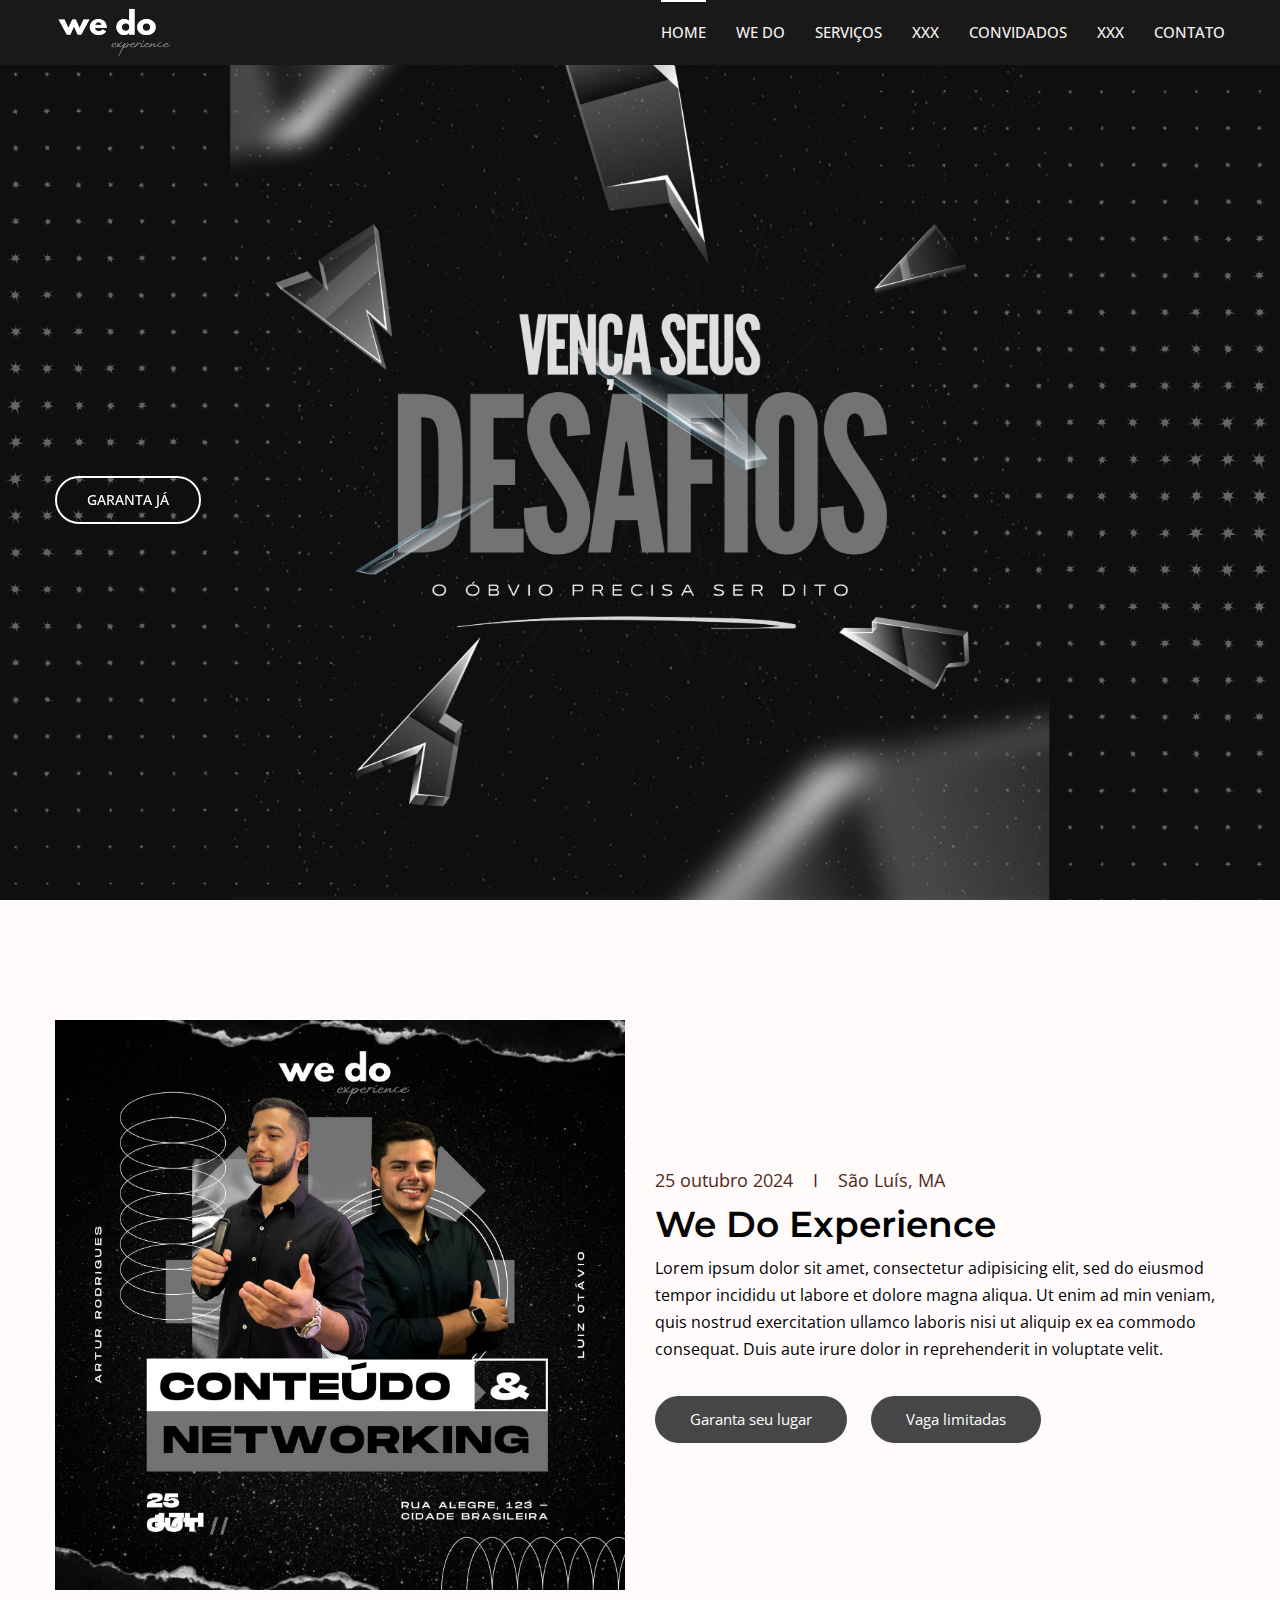
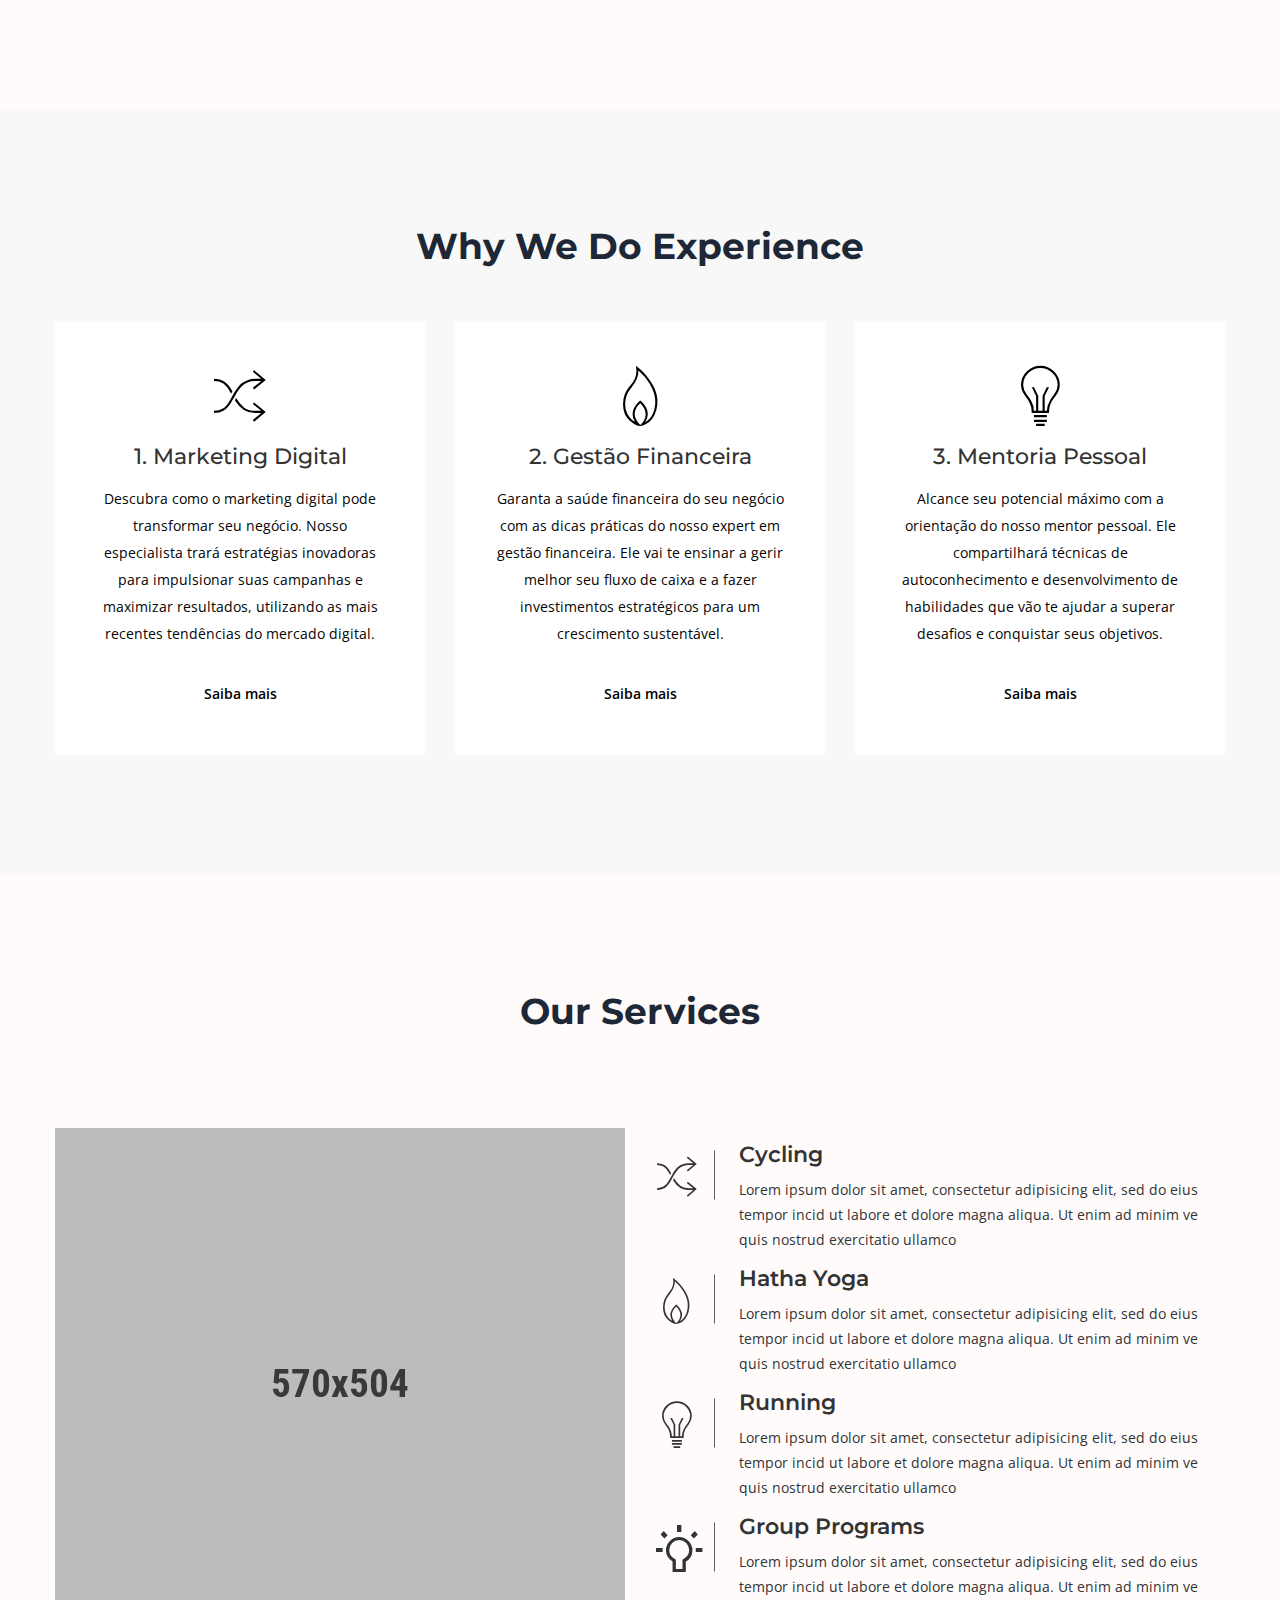
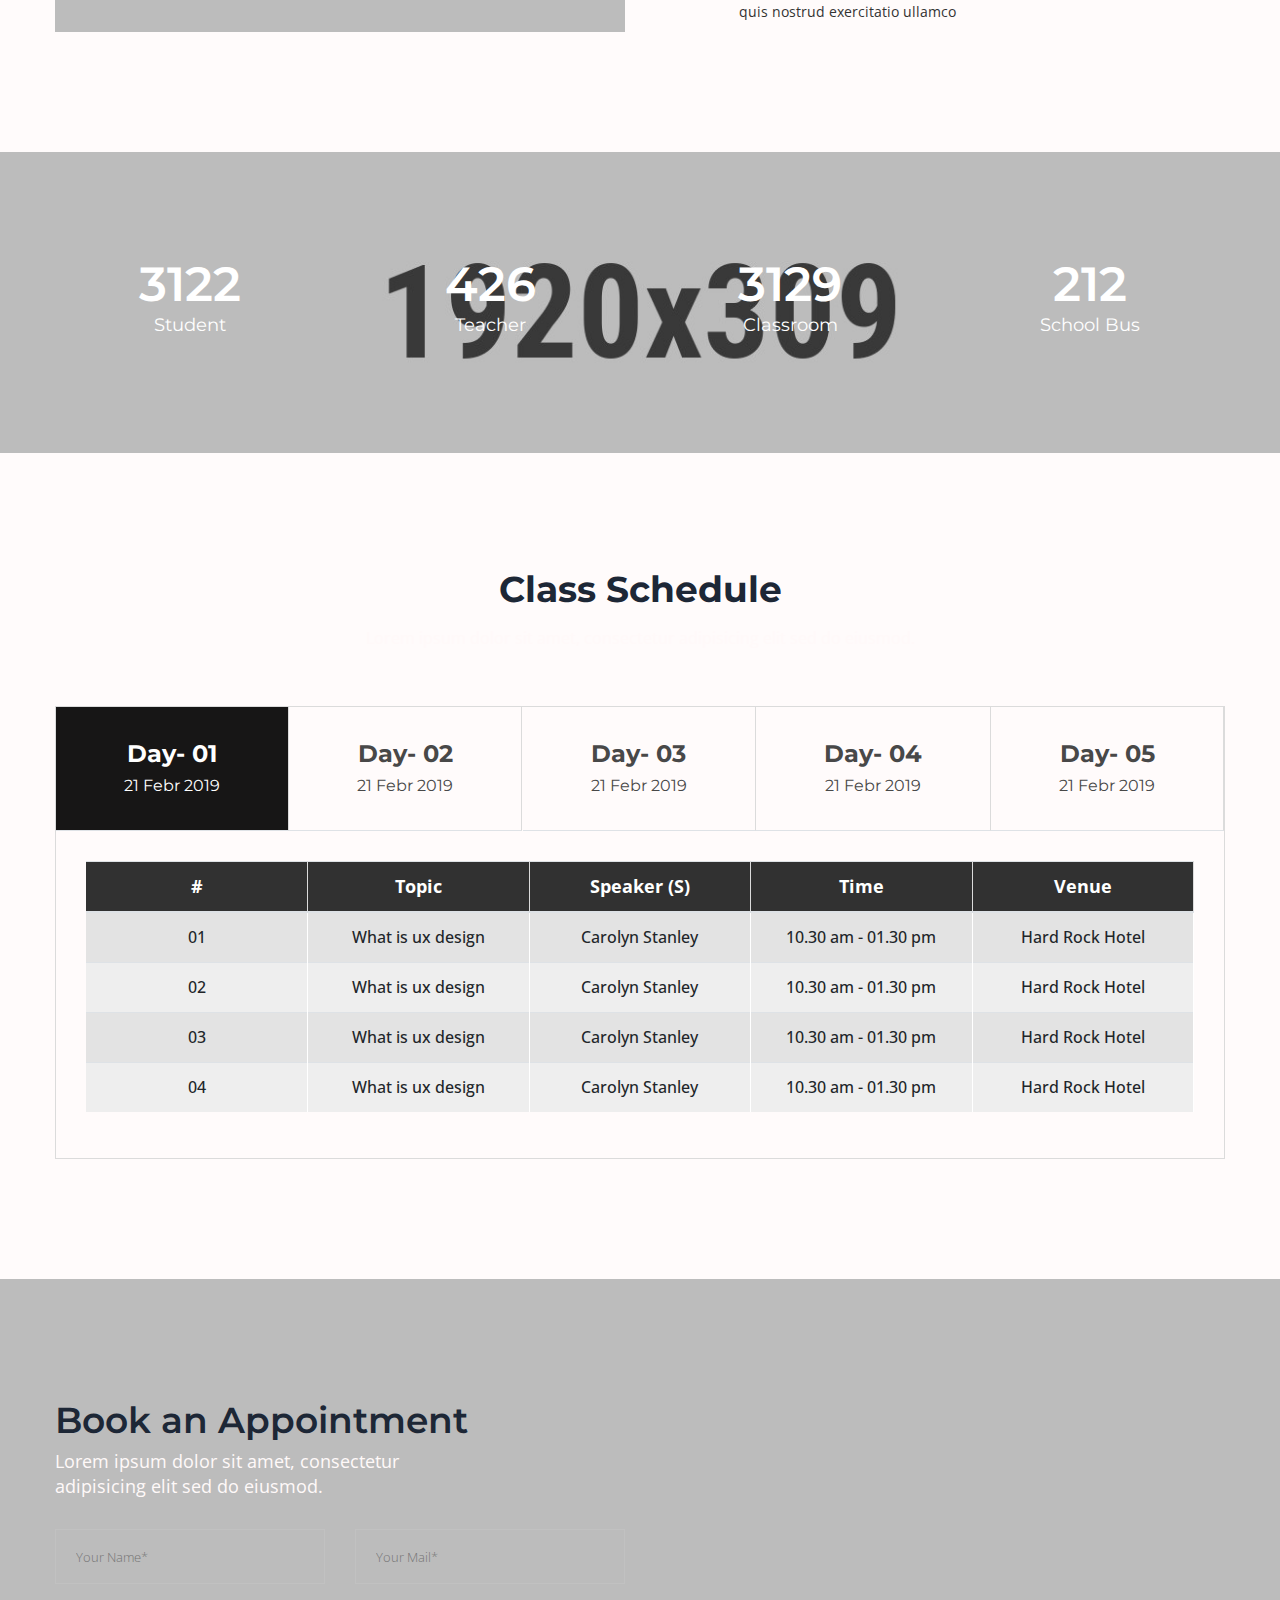
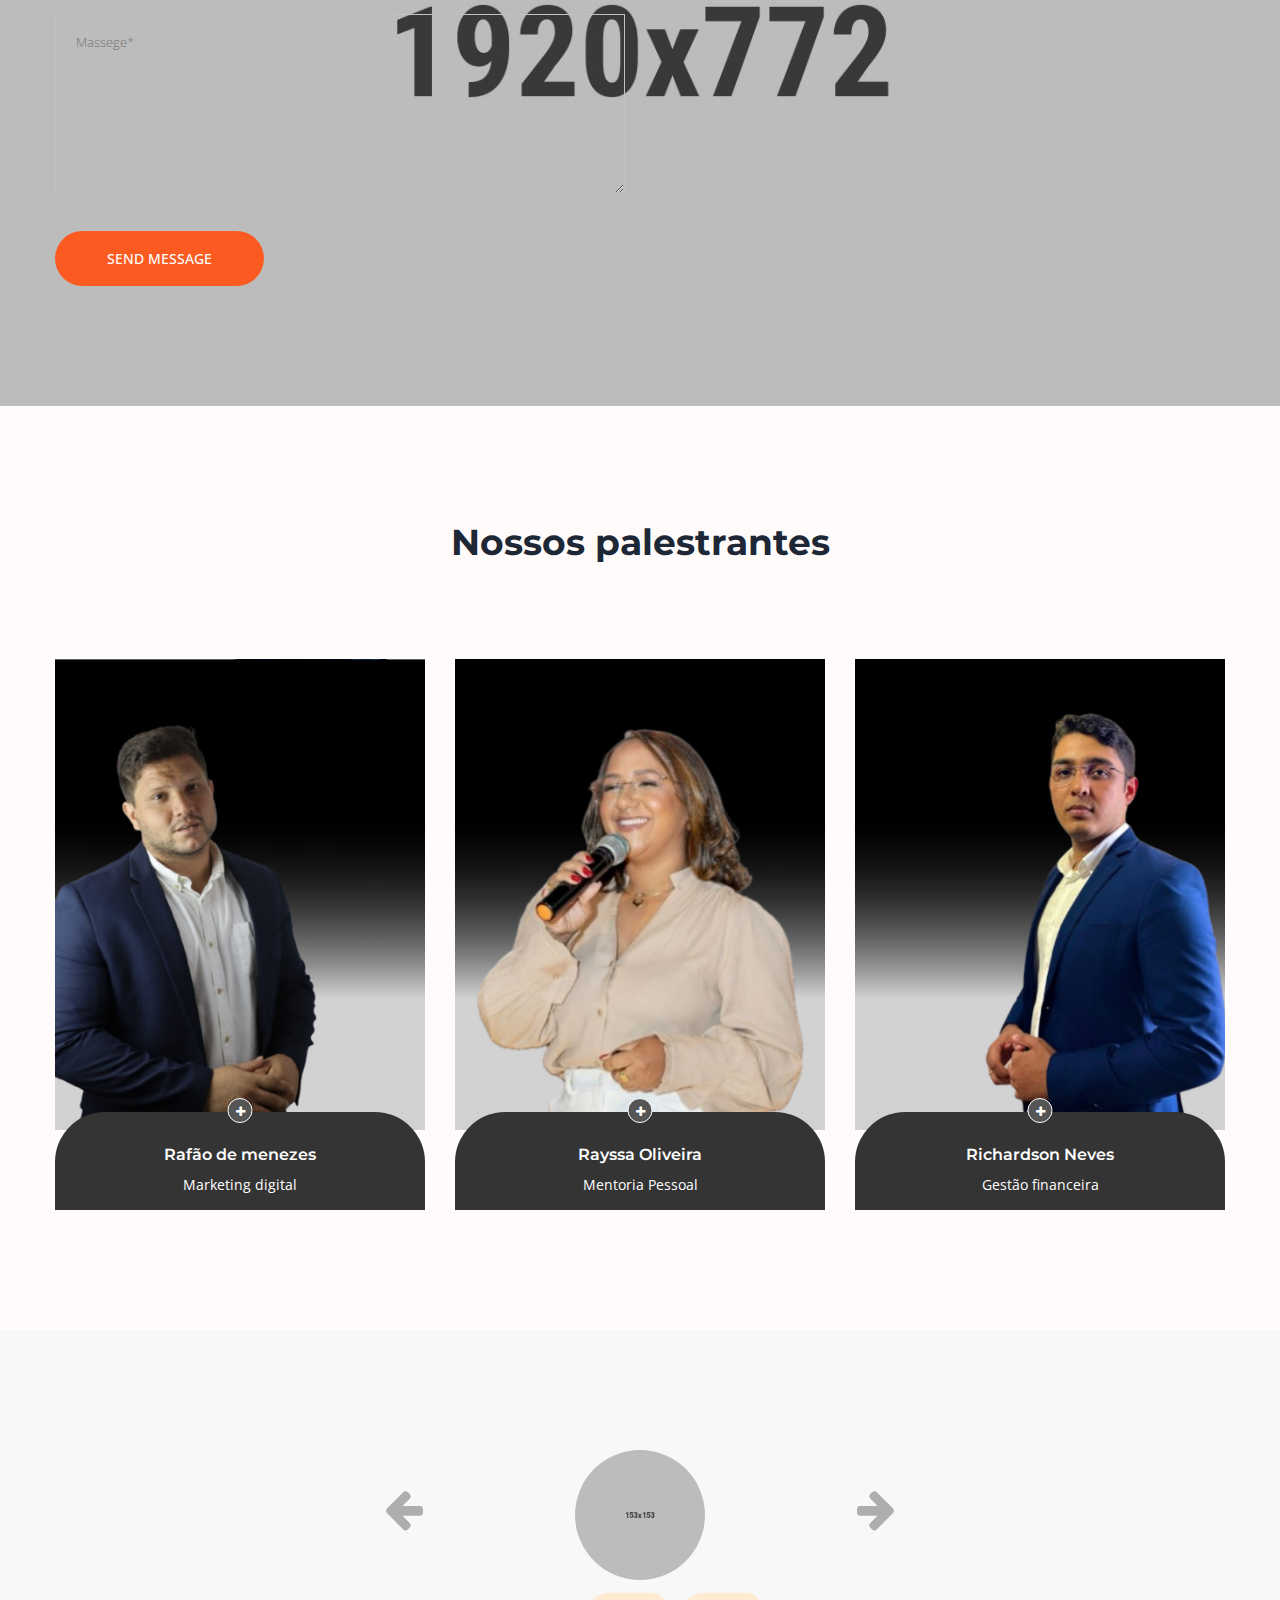
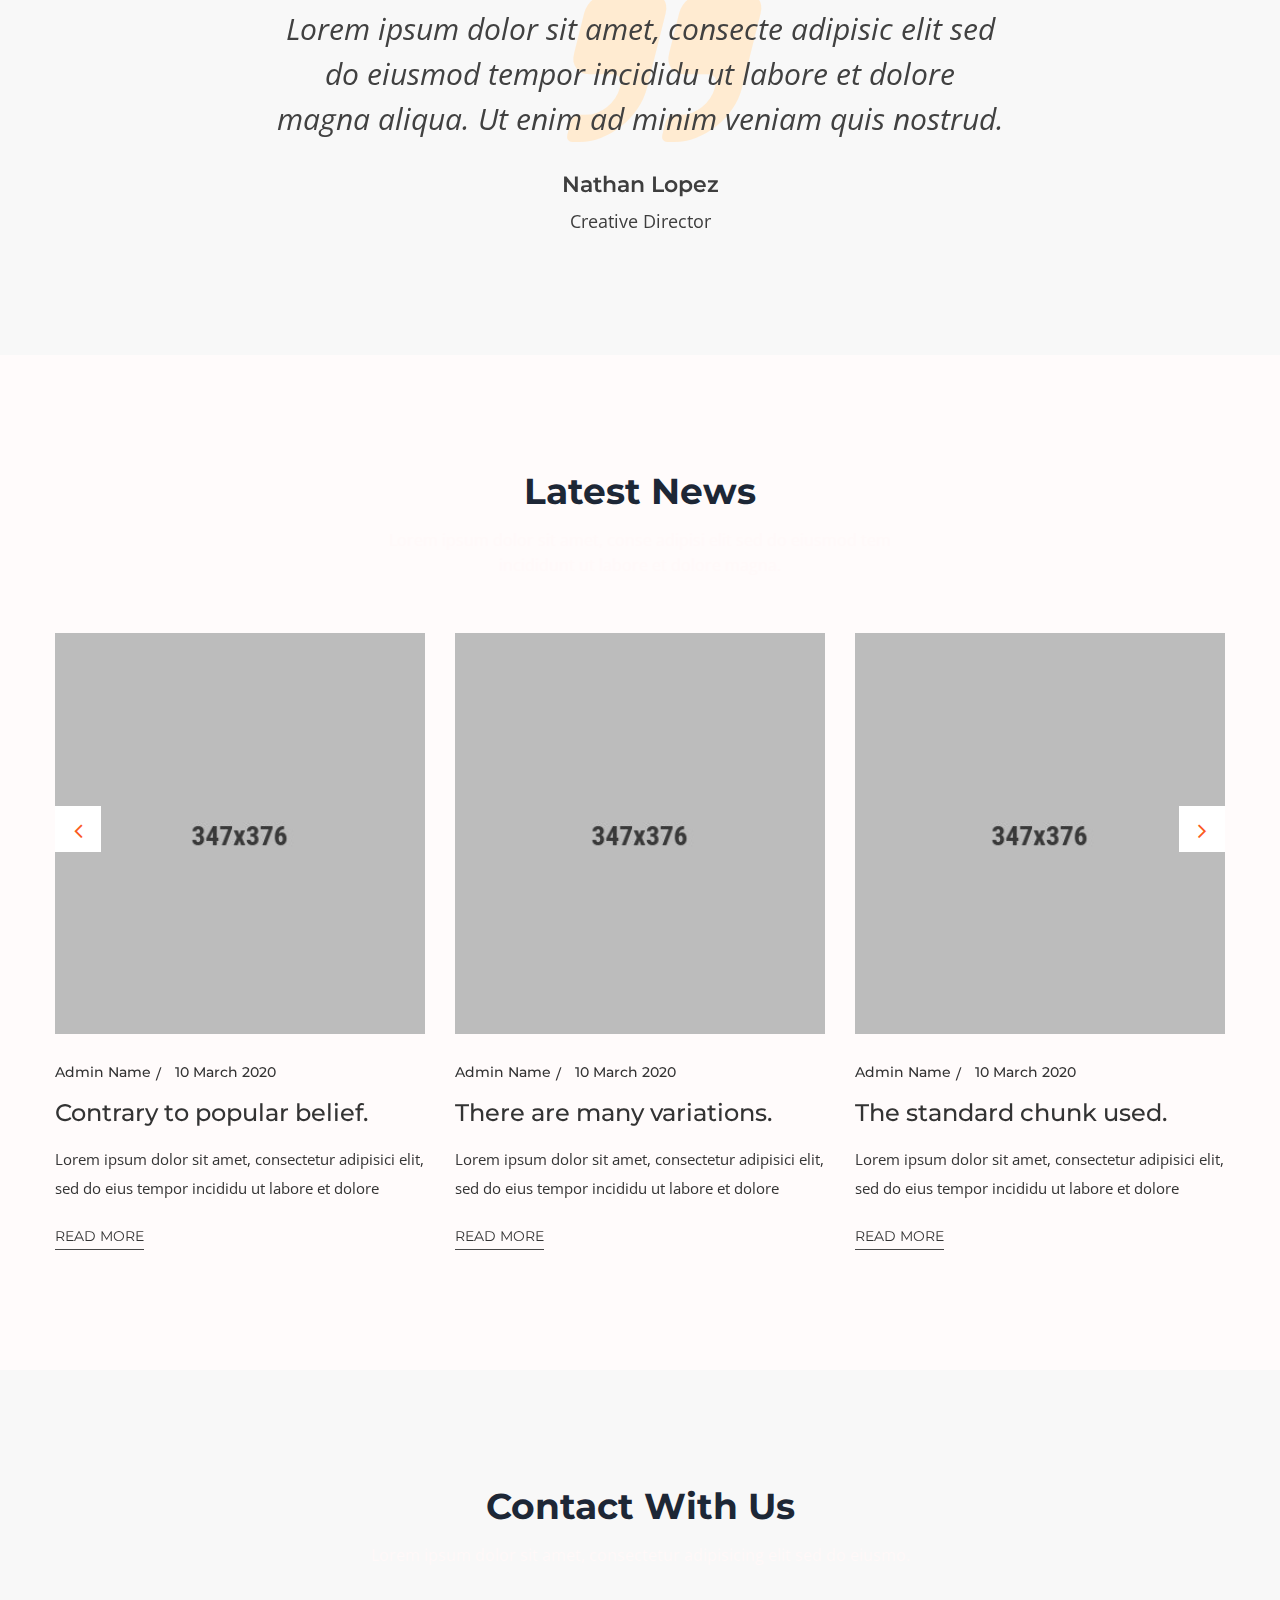
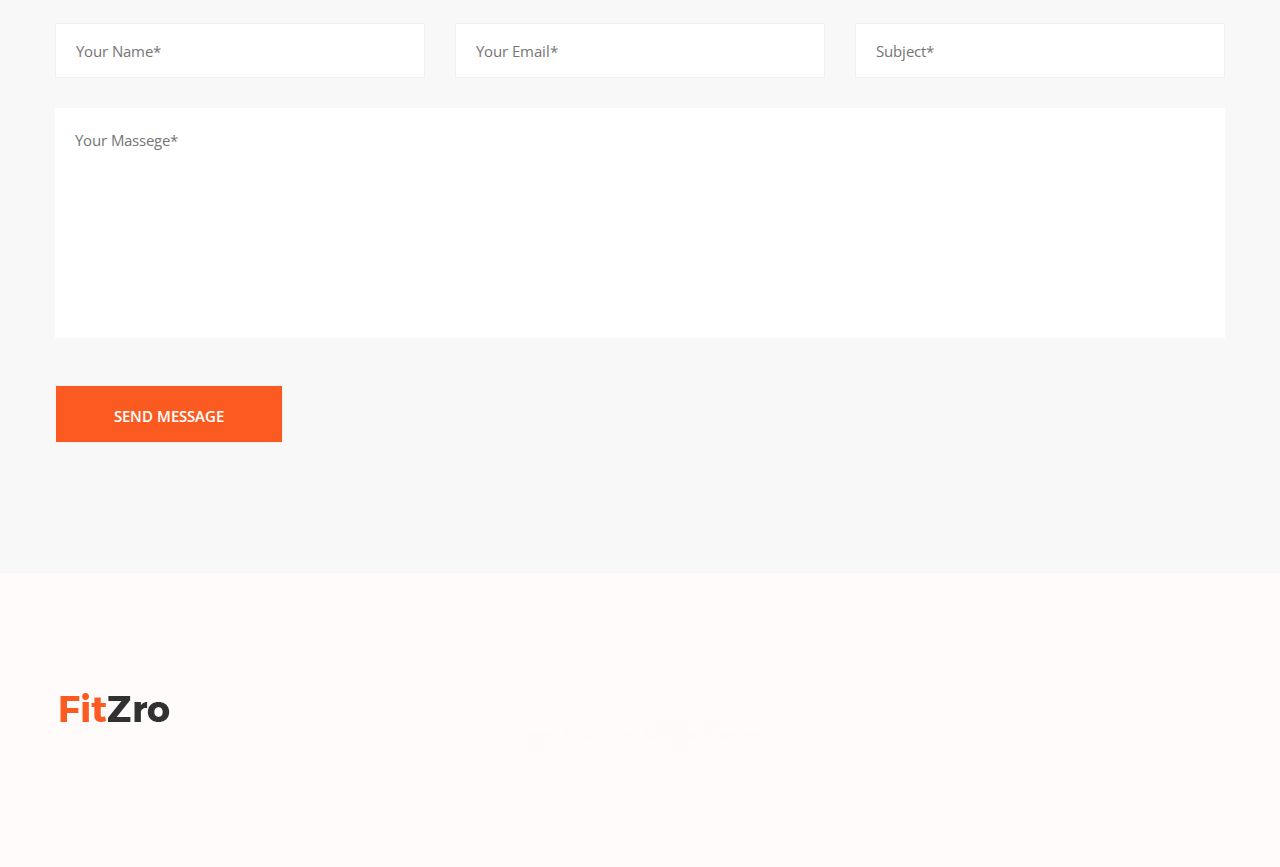
==== extra.html @ 5e0ac91f "first commit" ====
<!doctype html>
<html class="no-js" lang="en">

<head>
    <meta charset="utf-8">
    <meta http-equiv="x-ua-compatible" content="ie=edge">
    <title>We Do experience</title>
    <meta name="description" content="">
    <meta name="viewport" content="width=device-width, initial-scale=1">
    <!-- Favicon -->
    <link rel="shortcut icon" type="image/x-icon" href="assets/images/favicon.ico">
    
    <!-- CSS
	============================================ -->
    
    <!-- Bootstrap CSS -->
    <link rel="stylesheet" href="assets/css/bootstrap.min.css">
    <!-- Plugins CSS -->
    <link rel="stylesheet" href="assets/css/plugins.css">
    <!-- Main Style CSS -->
    <link rel="stylesheet" href="assets/css/style.css">
    
</head>

<body>

<!--<div class="fakeloader"></div>-->

<!-- Header -->
<header class="header">
   
    <div class="header-bottom-area header-sticky">
        <div class="container">
            <div class="row no-gutters align-items-center">
               
                <div class="col-lg-3 col-md-6 col-6">
                    <div class="logo">
                        <a href="index.html">
                            <img src="assets/images/logo/logo2.jpeg" alt="logo">
                        </a>
                    </div>
                </div>
                
                <div class="col-lg-9 d-none d-lg-block">
                  
                    <div class="menu-area d-flex align-items-center justify-content-end">
                        <nav class="main-menu text-center">
                            <ul  class="sectionNav">
                                <li class="current"><a href="#home">HOME</a></li>
                                <li><a href="#about">WE DO</a></li>
                                <li><a href="#service">SERVIÇOS</a></li>
                                <li><a href="#schedule">XXX</a></li>
                                <li><a href="#team">CONVIDADOS</a></li>
                                <li><a href="#blog">XXX</a></li>
                                <li><a href="#contact">CONTATO</a></li>
                            </ul>
                        </nav><!--// main-menu -->
                    </div>
                </div>
                
                <!-- Show in small device Start -->
                <div class="clickable-menu clickable-mainmenu-active d-block d-lg-none col-md-6 col-6">
                    <a href="#"><i class="ion-android-menu"></i></a>
                </div>
                <div class="clickable-mainmenu">
                    <div class="clickable-mainmenu-icon">
                        <button class="clickable-mainmenu-close">
                            <span class="ion-android-close"></span>
                        </button>
                    </div>
                    
                    <div id="menu" class="text-left clickable-menu-style">
                        <nav class="mobile_menu">
                            <ul  class="sectionNav">
                                <li class="current"><a href="#home">HOME</a></li>
                                <li><a href="#about">ABOUT</a></li>
                                <li><a href="#service">SERVICES</a></li>
                                <li><a href="#schedule">SCHEDULE</a></li>
                                <li><a href="#team">TEAM</a></li>
                                <li><a href="#blog">BLOG</a></li>
                                <li><a href="#contact">CONTACT</a></li>
                            </ul>
                        </nav><!--// main-menu -->
                    </div>
                </div>
                <!-- Show in small device End -->
            </div>
        </div>
    </div>
    
</header>
<!--// Header -->

<!-- Hero Section Start -->
<div class="hero-section section">

    <div class="hero-slider hero-slider-one" id="home">
        <!--Start Single Slider-->
        <div class="hero-slide-item d-flex image-bg align-items-center" style="background-image: url(assets/images/hero/hero-1.png)">
            <div class="container">
                <div class="row ">
                    <div class="col-lg-12 col-md-12">
                        <div class="hero-content-box">
                            <div class="hero-content text-left">
                                <h2></h2>
                                <h1></h1>
                                <p></p>
                                <a href="about.html" class="btn">GARANTA JÁ</a>
                            </div>
                        </div>
                    </div>
                </div>
            </div>
        </div>
        <!--End Single Slider-->
    </div>
    
</div><!-- Hero Section End -->

<!-- Page Conttent -->
<main class="page-content">
  
    <!-- Start Welcome Area -->
    <div class="bd-fitness-welcome section-ptb" id="about">
        <div class="container">
            <div class="row align-items-center">

                <div class="col-lg-6 col-md-12 col-sm-12 col-12">
                    <div class="thumb">
                        <img src="assets/images/about/about-01.jpg" alt="welcome">
                    </div>
                </div>

                <div class="col-lg-6 col-md-12 col-sm-12 col-12">
                    <div class="bd-welcome-inner">
                        <div class="content">
                            <ul>
                                <li>25  outubro 2024 </li>
                                <li class="separator">I</li>
                                <li>São Luís, MA</li>
                            </ul>
                            <h2>We Do <span>Experience</span></h2>

                            <p>Lorem ipsum dolor sit amet, consectetur adipisicing elit, sed do eiusmod tempor incididu ut labore et dolore magna aliqua. Ut enim ad min veniam, quis nostrud exercitation ullamco laboris nisi ut aliquip ex ea commodo consequat. Duis aute irure dolor in reprehenderit in voluptate velit.</p>
                            <div class="wel-btn">
                                <a href="#">Garanta seu lugar</a>
                                <a href="#">Vaga limitadas</a>
                            </div>
                        </div>
                    </div>
                </div>

            </div>
        </div>
    </div>
    <!-- End Welcome Area -->
    
    
    <!-- Start Service Style-->
    <div class="section-service section-pt section-pb-90 bg-gray">
        <div class="container">
            <div class="row">
                <div class="col-lg-12">
                    <div class="section-title text-center">
                        <h2>Why We Do Experience</h2>
                        <p></p>
                    </div>
                </div>
            </div>
            <div class="row mt--20">
                <!-- Start Single Service -->
                <div class="col-lg-4 col-md-6 col-sm-12 col-12">
                    <div class="service text-center service-2 body-fit-choose padding-none mb-30">
                        <div class="content">
                            <i class="ion-ios-shuffle"></i>
                            <h4>1. Marketing Digital</h4>
                            <p>
                                Descubra como o marketing digital pode transformar seu negócio. Nosso especialista trará estratégias inovadoras para impulsionar suas campanhas e maximizar resultados, utilizando as mais recentes tendências do mercado digital.</p>
                            <a class="readmore_btn" href="#">Saiba mais</a>
                        </div>
                    </div>
                </div>
                <!-- End Single Service -->
                <!-- Start Single Service -->
                <div class="col-lg-4 col-md-6 col-sm-12 col-12">
                    <div class="service text-center service-2 body-fit-choose padding-none mb-30">
                        <div class="content">
                            <i class="ion-ios-flame-outline"></i>
                            <h4>2. Gestão Financeira</h4>
                            <p>Garanta a saúde financeira do seu negócio com as dicas práticas do nosso expert em gestão financeira. Ele vai te ensinar a gerir melhor seu fluxo de caixa e a fazer investimentos estratégicos para um crescimento sustentável.</p>
                            <a class="readmore_btn" href="#">Saiba mais</a>
                        </div>
                    </div>
                </div>
                <!-- End Single Service -->
                <!-- Start Single Service -->
                <div class="col-lg-4 col-md-6 col-sm-12 col-12">
                    <div class="service text-center service-2 body-fit-choose padding-none mb-30">
                        <div class="content">
                            <i class="ion-ios-lightbulb-outline"></i>
                            <h4>3. Mentoria Pessoal</h4>
                            <p>Alcance seu potencial máximo com a orientação do nosso mentor pessoal. Ele compartilhará técnicas de autoconhecimento e desenvolvimento de habilidades que vão te ajudar a superar desafios e conquistar seus objetivos.</p>
                            <a class="readmore_btn" href="#">Saiba mais</a>
                        </div>
                    </div>
                </div>
                <!-- End Single Service -->

            </div>
        </div>
    </div>
    <!-- End Service Style-->
    
    
    <!-- Start Service Style-->
    <div class="section-service section-pt section-pb-90" id="service">
        <div class="container">
            <div class="row">
                <div class="col-lg-12">
                    <div class="section-title text-center">
                        <h2>Our Services</h2>
                        <p>Lorem ipsum dolor sit amet, consectetur adipisicing elit sed do eiusmod.</p>
                    </div>
                </div>
            </div>
            <div class="row">
                <div class="col-lg-6 col-md-12 col-sm-12 col-12 mb-30">
                    <div class="thumb">
                        <img src="assets/images/serviece/service-lg.png" alt="images">
                    </div>
                </div>
                <div class="col-lg-6 col-md-12 col-sm-12 col-12 mb-30">
                    <!-- Start Single Service -->
                    <div class="service text-left service-6 bd-service">
                        <div class="icons">
                            <i class="ion-ios-shuffle"></i>
                        </div>
                        <div class="content">
                            <h4>Cycling</h4>
                            <p>Lorem ipsum dolor sit amet, consectetur adipisicing elit, sed do eius tempor incid ut labore et dolore magna aliqua. Ut enim ad minim ve quis nostrud exercitatio ullamco</p>
                        </div>
                    </div>
                    <!-- End Single Service -->

                    <!-- Start Single Service -->
                    <div class="service text-left service-6 bd-service">
                        <div class="icons">
                            <i class="ion-ios-flame-outline"></i>
                        </div>
                        <div class="content">
                            <h4>Hatha Yoga</h4>
                            <p>Lorem ipsum dolor sit amet, consectetur adipisicing elit, sed do eius tempor incid ut labore et dolore magna aliqua. Ut enim ad minim ve quis nostrud exercitatio ullamco</p>
                        </div>
                    </div>
                    <!-- End Single Service -->

                    <!-- Start Single Service -->
                    <div class="service text-left service-6 bd-service">
                        <div class="icons">
                            <i class="ion-ios-lightbulb-outline"></i>
                        </div>
                        <div class="content">
                            <h4>Running</h4>
                            <p>Lorem ipsum dolor sit amet, consectetur adipisicing elit, sed do eius tempor incid ut labore et dolore magna aliqua. Ut enim ad minim ve quis nostrud exercitatio ullamco</p>
                        </div>
                    </div>
                    <!-- End Single Service -->

                    <!-- Start Single Service -->
                    <div class="service text-left service-6 bd-service">
                        <div class="icons">
                            <i class="ion-android-bulb"></i>
                        </div>
                        <div class="content">
                            <h4>Group Programs</h4>
                            <p>Lorem ipsum dolor sit amet, consectetur adipisicing elit, sed do eius tempor incid ut labore et dolore magna aliqua. Ut enim ad minim ve quis nostrud exercitatio ullamco</p>
                        </div>
                    </div>
                    <!-- End Single Service -->

                </div>
            </div>
        </div>
    </div>
    <!-- End Service Style-->
    
    <!-- Start Counterup Style-->
    <div class="section-counterup section-pt-90 section-pb bg_image--103">
        <div class="container">
            <div class="row">
                <!-- Start Single Counter -->
                <div class="col-lg-3 col-md-3 col-sm-6 col-12">
                    <div class="funfact counter-style--5 body-counter mt-30">
                        <div class="content">
                            <span class="count">3122</span>
                            <h2 class="fact-title">Student</h2>
                        </div>
                    </div>
                </div>
                <!-- End Single Counter -->

                <!-- Start Single Counter -->
                <div class="col-lg-3 col-md-3 col-sm-6 col-12">
                    <div class="funfact counter-style--5 body-counter mt-30">
                        <div class="content">
                            <span class="count">426</span>
                            <h2 class="fact-title">Teacher</h2>
                        </div>
                    </div>
                </div>
                <!-- End Single Counter -->

                <!-- Start Single Counter -->
                <div class="col-lg-3 col-md-3 col-sm-6 col-12">
                    <div class="funfact counter-style--5 body-counter mt-30">
                        <div class="content">
                            <span class="count">3129</span>
                            <h2 class="fact-title">Classroom</h2>
                        </div>
                    </div>
                </div>
                <!-- End Single Counter -->

                <!-- Start Single Counter -->
                <div class="col-lg-3 col-md-3 col-sm-6 col-12">
                    <div class="funfact counter-style--5 body-counter mt-30">
                        <div class="content">
                            <span class="count">212</span>
                            <h2 class="fact-title">School Bus</h2>
                        </div>
                    </div>
                </div>
                <!-- End Single Counter -->


            </div>
        </div>
    </div>
    <!-- End Counterup Style-->
    
    <!-- Start Table Style-->
    <div class="section-table section-ptb" id="schedule">
        <div class="container">
            <div class="row">
                <div class="col-lg-12">
                    <div class="section-title text-center">
                        <h2>Class Schedule</h2>
                        <p>Lorem ipsum dolor sit amet, consectetur adipisicing elit sed do eiusmod.</p>
                    </div>
                </div>
            </div>
            <div class="row mt--50">
                <div class="col-lg-12">
                    <form class="event-form" action="#">	
                        <!-- Table Tab -->
                        <div class="event-tab-content nav justify-content-between bd-tab" role="tablist">
                            <a class="nav-link active show" data-toggle="tab" href="#day1" role="tab"><span class="day">Day- 01</span> <span>21 Febr 2019</span></a>
                            <a class="nav-link" data-toggle="tab" href="#day2" role="tab"><span class="day">Day- 02</span> <span>21 Febr 2019</span></a>
                            <a class="nav-link" data-toggle="tab" href="#day3" role="tab"><span class="day">Day- 03</span> <span>21 Febr 2019</span></a>
                            <a class="nav-link" data-toggle="tab" href="#day4" role="tab"><span class="day">Day- 04</span> <span>21 Febr 2019</span></a>
                            <a class="nav-link" data-toggle="tab" href="#day5" role="tab"><span class="day">Day- 05</span> <span>21 Febr 2019</span></a>
                        </div>

                        <div class="event-table-content body-table">

                            <!-- Start Single Table -->
                            <div class="ht-event-table-style table-responsive tab-pane fade active show" id="day1" role="tabpanel">
                                <table class="table">
                                    <thead>
                                        <tr>
                                            <th class="day-1">#</th>
                                            <th class="day-2">Topic</th>
                                            <th class="day-3">Speaker (S)</th>
                                            <th class="day-4">Time</th>
                                            <th class="day-5">Venue</th>
                                        </tr>
                                    </thead>

                                    <tbody>
                                        <tr>
                                            <td class="day-1">01</td>
                                            <td class="day-2">What is ux design</td>
                                            <td class="day-3">Carolyn Stanley</td>
                                            <td class="day-4">10.30 am - 01.30 pm</td>
                                            <td class="day-5">Hard Rock Hotel</td>
                                        </tr>

                                        <tr>
                                            <td class="day-1">02</td>
                                            <td class="day-2">What is ux design</td>
                                            <td class="day-3">Carolyn Stanley</td>
                                            <td class="day-4">10.30 am - 01.30 pm</td>
                                            <td class="day-5">Hard Rock Hotel</td>
                                        </tr>

                                        <tr>
                                            <td class="day-1">03</td>
                                            <td class="day-2">What is ux design</td>
                                            <td class="day-3">Carolyn Stanley</td>
                                            <td class="day-4">10.30 am - 01.30 pm</td>
                                            <td class="day-5">Hard Rock Hotel</td>
                                        </tr>

                                        <tr>
                                            <td class="day-1">04</td>
                                            <td class="day-2">What is ux design</td>
                                            <td class="day-3">Carolyn Stanley</td>
                                            <td class="day-4">10.30 am - 01.30 pm</td>
                                            <td class="day-5">Hard Rock Hotel</td>
                                        </tr>

                                    </tbody>
                                </table>
                            </div>
                            <!-- End Single Table -->

                            <!-- Start Single Table -->
                            <div class="ht-event-table-style table-responsive tab-pane fade" id="day2" role="tabpanel">
                                <table class="table">

                                    <thead>
                                        <tr>
                                            <th class="day-1">#</th>
                                            <th class="day-2">Topic</th>
                                            <th class="day-3">Speaker (S)</th>
                                            <th class="day-4">Time</th>
                                            <th class="day-5">Venue</th>
                                        </tr>
                                    </thead>

                                    <tbody>
                                        <tr>
                                            <td class="day-1">01</td>
                                            <td class="day-2">What is ux design</td>
                                            <td class="day-3">Carolyn Stanley</td>
                                            <td class="day-4">10.30 am - 01.30 pm</td>
                                            <td class="day-5">Hard Rock Hotel</td>
                                        </tr>

                                        <tr>
                                            <td class="day-1">02</td>
                                            <td class="day-2">What is ux design</td>
                                            <td class="day-3">Carolyn Stanley</td>
                                            <td class="day-4">10.30 am - 01.30 pm</td>
                                            <td class="day-5">Hard Rock Hotel</td>
                                        </tr>

                                        <tr>
                                            <td class="day-1">03</td>
                                            <td class="day-2">What is ux design</td>
                                            <td class="day-3">Carolyn Stanley</td>
                                            <td class="day-4">10.30 am - 01.30 pm</td>
                                            <td class="day-5">Hard Rock Hotel</td>
                                        </tr>

                                        <tr>
                                            <td class="day-1">04</td>
                                            <td class="day-2">What is ux design</td>
                                            <td class="day-3">Carolyn Stanley</td>
                                            <td class="day-4">10.30 am - 01.30 pm</td>
                                            <td class="day-5">Hard Rock Hotel</td>
                                        </tr>

                                    </tbody>
                                </table>
                            </div>
                            <!-- End Single Table -->

                            <!-- Start Single Table -->
                            <div class="ht-event-table-style table-responsive tab-pane fade" id="day3" role="tabpanel">
                                <table class="table">

                                    <thead>
                                        <tr>
                                            <th class="day-1">#</th>
                                            <th class="day-2">Topic</th>
                                            <th class="day-3">Speaker (S)</th>
                                            <th class="day-4">Time</th>
                                            <th class="day-5">Venue</th>
                                        </tr>
                                    </thead>

                                    <tbody>
                                        <tr>
                                            <td class="day-1">01</td>
                                            <td class="day-2">Tiffany Young</td>
                                            <td class="day-3">Carolyn Stanley</td>
                                            <td class="day-4">10.30 am - 01.30 pm</td>
                                            <td class="day-5">Hard Rock Hotel</td>
                                        </tr>

                                        <tr>
                                            <td class="day-1">02</td>
                                            <td class="day-2">What is ux design</td>
                                            <td class="day-3">Carolyn Stanley</td>
                                            <td class="day-4">10.30 am - 01.30 pm</td>
                                            <td class="day-5">Hard Rock Hotel</td>
                                        </tr>

                                        <tr>
                                            <td class="day-1">03</td>
                                            <td class="day-2">What is ux design</td>
                                            <td class="day-3">Carolyn Stanley</td>
                                            <td class="day-4">10.30 am - 01.30 pm</td>
                                            <td class="day-5">Hard Rock Hotel</td>
                                        </tr>

                                        <tr>
                                            <td class="day-1">04</td>
                                            <td class="day-2">What is ux design</td>
                                            <td class="day-3">Carolyn Stanley</td>
                                            <td class="day-4">10.30 am - 01.30 pm</td>
                                            <td class="day-5">Hard Rock Hotel</td>
                                        </tr>

                                    </tbody>
                                </table>
                            </div>
                            <!-- End Single Table -->

                            <!-- Start Single Table -->
                            <div class="ht-event-table-style table-responsive tab-pane fade" id="day4" role="tabpanel">
                                <table class="table">
                                    <thead>
                                        <tr>
                                            <th class="day-1">#</th>
                                            <th class="day-2">Topic</th>
                                            <th class="day-3">Speaker (S)</th>
                                            <th class="day-4">Time</th>
                                            <th class="day-5">Venue</th>
                                        </tr>
                                    </thead>

                                    <tbody>
                                        <tr>
                                            <td class="day-1">01</td>
                                            <td class="day-2">What is ux design</td>
                                            <td class="day-3">Carolyn Stanley</td>
                                            <td class="day-4">10.30 am - 01.30 pm</td>
                                            <td class="day-5">Hard Rock Hotel</td>
                                        </tr>

                                        <tr>
                                            <td class="day-1">02</td>
                                            <td class="day-2">What is ux design</td>
                                            <td class="day-3">Carolyn Stanley</td>
                                            <td class="day-4">10.30 am - 01.30 pm</td>
                                            <td class="day-5">Hard Rock Hotel</td>
                                        </tr>

                                        <tr>
                                            <td class="day-1">03</td>
                                            <td class="day-2">What is ux design</td>
                                            <td class="day-3">Carolyn Stanley</td>
                                            <td class="day-4">10.30 am - 01.30 pm</td>
                                            <td class="day-5">Hard Rock Hotel</td>
                                        </tr>

                                        <tr>
                                            <td class="day-1">04</td>
                                            <td class="day-2">What is ux design</td>
                                            <td class="day-3">Carolyn Stanley</td>
                                            <td class="day-4">10.30 am - 01.30 pm</td>
                                            <td class="day-5">Hard Rock Hotel</td>
                                        </tr>

                                    </tbody>
                                </table>
                            </div>
                            <!-- End Single Table -->

                            <!-- Start Single Table -->
                            <div class="ht-event-table-style table-responsive tab-pane fade" id="day5" role="tabpanel">
                                <table class="table">
                                    <thead>
                                        <tr>
                                            <th class="day-1">#</th>
                                            <th class="day-2">Topic</th>
                                            <th class="day-3">Speaker (S)</th>
                                            <th class="day-4">Time</th>
                                            <th class="day-5">Venue</th>
                                        </tr>
                                    </thead>

                                    <tbody>
                                        <tr>
                                            <td class="day-1">01</td>
                                            <td class="day-2">Wordpress repository</td>
                                            <td class="day-3">Carolyn Stanley</td>
                                            <td class="day-4">10.30 am - 01.30 pm</td>
                                            <td class="day-5">Hard Rock Hotel</td>
                                        </tr>

                                        <tr>
                                            <td class="day-1">02</td>
                                            <td class="day-2">What is ux design</td>
                                            <td class="day-3">Wordpress repository</td>
                                            <td class="day-4">10.30 am - 01.30 pm</td>
                                            <td class="day-5">Hard Rock Hotel</td>
                                        </tr>

                                        <tr>
                                            <td class="day-1">03</td>
                                            <td class="day-2">What is ux design</td>
                                            <td class="day-3">Carolyn Stanley</td>
                                            <td class="day-4">10.30 am - 01.30 pm</td>
                                            <td class="day-5">Hard Rock Hotel</td>
                                        </tr>

                                        <tr>
                                            <td class="day-1">04</td>
                                            <td class="day-2">What is ux design</td>
                                            <td class="day-3">Carolyn Stanley</td>
                                            <td class="day-4">10.30 am - 01.30 pm</td>
                                            <td class="day-5">Hard Rock Hotel</td>
                                        </tr>

                                    </tbody>
                                </table>
                            </div>
                            <!-- End Single Table -->

                        </div>

                    </form>	
                </div>
            </div>
        </div>
    </div>
    <!-- End Table Style-->
    
    
    <!-- Start Contact Form Style -->
    <div class="section-contact section-ptb bg_image-service">
        <div class="container">
            <div class="row">
                <div class="col-lg-6 col-md-12 col-12">
                    <div class="section-title-2 text-left">
                        <h2>Book an Appointment</h2>
                        <p>Lorem ipsum dolor sit amet, consectetur adipisicing elit sed do eiusmod.</p>
                    </div>
                </div>
            </div>
            <div class="row">
                <div class="col-lg-6 col-md-12 col-sm-12 col-12">
                    <div class="form_wrapper form-style-1 mt--10 cln-service-boking">
                        <!-- Start Form -->
                        <form action="#">
                            <div class="row">
                                <div class="col-lg-6">
                                    <input type="text" placeholder="Your Name*">
                                </div>

                                <div class="col-lg-6">
                                    <input type="email" placeholder="Your Mail*">
                                </div>

                                <div class="col-lg-12">
                                    <textarea name="message" placeholder="Massege*"></textarea>
                                </div>

                                <div class="col-lg-12">
                                    <input type="submit" value="SEND MESSAGE">
                                </div>
                            </div>
                        </form>
                        <!-- End Form -->
                    </div>
                </div>
            </div>
        </div>
    </div>
    <!-- End Contact Form Style -->
    
    <!-- Start Team Style -->
    <div class="section-team section-pt section-pb-90" id="team">
        <div class="container">
            <div class="row">
                <div class="col-lg-12">
                    <div class="section-title text-center">
                        <h2>Nossos palestrantes</h2>
                        <p>We Do experience.</p>
                    </div>
                </div>
            </div>
            <!-- Start Team Area -->
            <div class="row mt--30">

                <!-- Start Single Team -->
                <div class="col-xl-4 col-lg-4 col-md-6 col-sm-6 col-12">
                    <div class="team team-3 by-team mb-30">
                        <div class="thumb">
                            <a href="#">
                                <img src="assets/images/team/team-01.png" alt="team img">
                            </a>
                            <div class="team-hover-action">

                                <div class="team-click-action">
                                    <div class="plus_click"></div>
                                    <h4><a href="#">Rafão de menezes</a></h4>
                                    <span>Marketing digital</span>
                                    <ul class="social-network social-net-4">
                                        <li><a class="facebook" href="#"><i class="fa fa-facebook"></i></a></li>
                                        <li><a class="twitter" href="#"><i class="fa fa-twitter"></i></a></li>
                                        <li><a class="google-plus" href="#"><i class="fa fa-google-plus"></i></a></li>
                                        <li><a class="vimeo" href="#"><i class="fa fa-vimeo"></i></a></li>
                                    </ul>

                                </div>

                            </div>
                        </div>
                    </div>
                </div>
                <!-- End Single Team -->
                <!-- Start Single Team -->
                <div class="col-xl-4 col-lg-4 col-md-6 col-sm-6 col-12">
                    <div class="team team-3 by-team mb-30">
                        <div class="thumb">
                            <a href="#">
                                <img src="assets/images/team/team-02.png" alt="team img">
                            </a>
                            <div class="team-hover-action">

                                <div class="team-click-action">
                                    <div class="plus_click"></div>
                                    <h4><a href="#">Rayssa Oliveira</a></h4>
                                    <span>Mentoria Pessoal </span>
                                    <ul class="social-network social-net-4">
                                        <li><a class="facebook" href="#"><i class="fa fa-facebook"></i></a></li>
                                        <li><a class="twitter" href="#"><i class="fa fa-twitter"></i></a></li>
                                        <li><a class="google-plus" href="#"><i class="fa fa-google-plus"></i></a></li>
                                        <li><a class="vimeo" href="#"><i class="fa fa-vimeo"></i></a></li>
                                    </ul>

                                </div>

                            </div>
                        </div>
                    </div>
                </div>
                <!-- End Single Team -->
                <!-- Start Single Team -->
                <div class="col-xl-4 col-lg-4 col-md-6 col-sm-6 col-12">
                    <div class="team team-3 by-team mb-30">
                        <div class="thumb">
                            <a href="#">
                                <img src="assets/images/team/team-03.png" alt="team img">
                            </a>
                            <div class="team-hover-action">

                                <div class="team-click-action">
                                    <div class="plus_click"></div>
                                    <h4><a href="#">Richardson Neves</a></h4>
                                    <span>Gestão financeira</span>
                                    <ul class="social-network social-net-4">
                                        <li><a class="facebook" href="#"><i class="fa fa-facebook"></i></a></li>
                                        <li><a class="twitter" href="#"><i class="fa fa-twitter"></i></a></li>
                                        <li><a class="google-plus" href="#"><i class="fa fa-google-plus"></i></a></li>
                                        <li><a class="vimeo" href="#"><i class="fa fa-vimeo"></i></a></li>
                                    </ul>

                                </div>

                            </div>
                        </div>
                    </div>
                </div>
                <!-- End Single Team -->
                <!-- Start Single Team -->
                <!-- […] 
                <div class="col-xl-3 col-lg-3 col-md-6 col-sm-6 col-12">
                    <div class="team team-3 by-team mb-30">
                        <div class="thumb">
                            <a href="#">
                                <img src="assets/images/team/team-01.jpg" alt="team img">
                            </a>
                            <div class="team-hover-action">

                                <div class="team-click-action">
                                    <div class="plus_click"></div>
                                    <h4><a href="#">Jessica Watson</a></h4>
                                    <span>Director</span>
                                    <ul class="social-network social-net-4">
                                        <li><a class="facebook" href="#"><i class="fa fa-facebook"></i></a></li>
                                        <li><a class="twitter" href="#"><i class="fa fa-twitter"></i></a></li>
                                        <li><a class="google-plus" href="#"><i class="fa fa-google-plus"></i></a></li>
                                        <li><a class="vimeo" href="#"><i class="fa fa-vimeo"></i></a></li>
                                    </ul>

                                </div>

                            </div>
                        </div>
                    </div>
                </div>
                -->
                <!-- End Single Team -->
            </div>
            <!-- End Team Area -->
        </div>
    </div>
    <!-- End Team Style -->
    
    <!-- Start Testimonial Style -->
    <div class="section-testimonial-slider bg-gray section-ptb">
        <div class="container">
            <div class="row">
                <div class="col-lg-8 offset-lg-2">
                    <div class="testimonial-style-7 medical-clint testimonial-slide-active poss--relative">

                        <!-- Start Single Testimonial -->
                        <div class="testimonal">
                            <img src="assets/images/testimoniail/01.png" alt="testimonal image">
                            <p>Lorem ipsum dolor sit amet, consecte adipisic elit sed do eiusmod tempor incididu ut labore et dolore magna aliqua. Ut enim ad minim veniam quis nostrud.</p>
                            <div class="clint-info">
                                <h4>Nathan Lopez</h4>
                                <span>Creative Director</span>
                            </div>
                        </div>
                        <!-- End Single Testimonial -->

                        <!-- Start Single Testimonial -->
                        <div class="testimonal">
                            <img src="assets/images/testimoniail/02.png" alt="testimonal image">
                            <p>Lorem ipsum dolor sit amet, consecte adipisic elit sed do eiusmod tempor incididu ut labore et dolore magna aliqua. Ut enim ad minim veniam quis nostrud.</p>
                            <div class="clint-info">
                                <h4>Carolina Montoya</h4>
                                <span>Creative Director</span>
                            </div>
                        </div>
                        <!-- End Single Testimonial -->

                    </div>
                </div>
            </div>
        </div>
    </div>
    <!-- End Testimonial Style -->
    
    <!-- Start Post Carousel Style-->
    <div class="section-post-carousel section-ptb" id="blog">
        <div class="container">
            <div class="row">
                <div class="col-lg-12">
                    <div class="section-title text-center">
                        <h2>Latest News</h2>
                        <p>Lorem ipsum dolor sit amet, conse adipisi elit sed do eiusmod tem incididunt ut labore et dolore magna.</p>
                    </div>
                </div>
            </div>
            <div class="mt--50">
                <div class="row  post-carousel-wrapper post-carousel-active-5 carpenter-post-wrapper">
                    <div class="col-lg-12">

                        <!-- Start Single Post -->
                        <div class="post-carousel post-carousel-5 carpenter-post">
                            <div class="thumb">
                                <a href="#">
                                    <img src="assets/images/blog/thum-01.jpg" alt="elementor">
                                </a>
                            </div>
                            <div class="ptc-content">
                                <div class="content">
                                    <ul class="meta">
                                        <li><a href="#">Admin Name</a></li>
                                        <li>10 March 2020</li>
                                    </ul>
                                    <h2><a href="#">Contrary to popular belief. </a></h2>
                                    <p>Lorem ipsum dolor sit amet, consectetur adipisici elit, sed do eius
                                        tempor incididu ut labore et dolore</p>
                                    <div class="post-btn">
                                        <a class="readmore-btn" href="#">READ MORE</a>
                                    </div>
                                </div>
                            </div>
                        </div>
                        <!-- End Single Post -->
                    </div>

                        
                    <div class="col-lg-12">
                        <!-- Start Single Post -->
                        <div class="post-carousel post-carousel-5 carpenter-post">
                            <div class="thumb">
                                <a href="#">
                                    <img src="assets/images/blog/thum-02.jpg" alt="elementor">
                                </a>
                            </div>
                            <div class="ptc-content">
                                <div class="content">
                                    <ul class="meta">
                                        <li><a href="#">Admin Name</a></li>
                                        <li>10 March 2020</li>
                                    </ul>
                                    <h2><a href="#">There are many variations.</a></h2>
                                    <p>Lorem ipsum dolor sit amet, consectetur adipisici elit, sed do eius
                                        tempor incididu ut labore et dolore</p>
                                    <div class="post-btn">
                                        <a class="readmore-btn" href="#">READ MORE</a>
                                    </div>
                                </div>
                            </div>
                        </div>
                        <!-- End Single Post -->
                    </div>

                    <div class="col-lg-12">
                        <!-- Start Single Post -->
                        <div class="post-carousel post-carousel-5 carpenter-post">
                            <div class="thumb">
                                <a href="#">
                                    <img src="assets/images/blog/thum-03.jpg" alt="elementor">
                                </a>
                            </div>
                            <div class="ptc-content">
                                <div class="content">
                                    <ul class="meta">
                                        <li><a href="#">Admin Name</a></li>
                                        <li>10 March 2020</li>
                                    </ul>
                                    <h2><a href="#">The standard chunk used.</a></h2>
                                    <p>Lorem ipsum dolor sit amet, consectetur adipisici elit, sed do eius
                                        tempor incididu ut labore et dolore</p>
                                    <div class="post-btn">
                                        <a class="readmore-btn" href="#">READ MORE</a>
                                    </div>
                                </div>
                            </div>
                        </div>
                        <!-- End Single Post -->
                    </div>

                    <div class="col-lg-12">
                        <!-- Start Single Post -->
                        <div class="post-carousel post-carousel-5 carpenter-post">
                            <div class="thumb">
                                <a href="#">
                                    <img src="assets/images/blog/thum-01.jpg" alt="elementor">
                                </a>
                            </div>
                            <div class="ptc-content">
                                <div class="content">
                                    <ul class="meta">
                                        <li><a href="#">Admin Name</a></li>
                                        <li>10 March 2020</li>
                                    </ul>
                                    <h2><a href="#">Lorem ipsum sit ame co.</a></h2>
                                    <p>Lorem ipsum dolor sit amet, consectetur adipisici elit, sed do eius
                                        tempor incididu ut labore et dolore</p>
                                    <div class="post-btn">
                                        <a class="readmore-btn" href="#">READ MORE</a>
                                    </div>
                                </div>
                            </div>
                        </div>
                        <!-- End Single Post -->
                    </div>
                    
                </div>
            </div>
        </div>
    </div>
    <!-- End Post Carousel  Style-->
   
    <!-- Start Contact Form Style -->
    <div class="section-contact section-ptb bg-gray" id="contact">
        <div class="container">
            <div class="row">
                <div class="col-lg-12 col-md-12 col-12">
                    <div class="section-title text-center">
                        <h2>Contact With Us</h2>
                        <p>Lorem ipsum dolor sit amet, consectetur adipisicing elit sed do eiusmo.</p>
                    </div>
                </div>
            </div>
            <div class="row">
                <div class="col-lg-12 col-md-12 col-12">
                    <div class="form_wrapper form-style-7">
                        <form  id="contact-form" action="http://hasthemes.com/file/mail.php">
                            <div class="row">

                                <div class="col-lg-4">
                                    <input name="con_name" type="text" placeholder="Your Name*">
                                </div>

                                <div class="col-lg-4">
                                    <input name="con_email" type="email" placeholder="Your Email*">
                                </div>

                                <div class="col-lg-4">
                                    <input type="text" placeholder="Subject*">
                                </div>

                                <div class="col-lg-12">
                                    <textarea  name="con_message" placeholder="Your Massege*"></textarea>
                                </div>

                                <div class="col-lg-12">
                                    <input type="submit" value="SEND MESSAGE">
                                    <p class="form-messege"></p>
                                </div>

                            </div>
                        </form>
                    </div>
                </div>

            </div>
        </div>
    </div>
    <!-- End Contact Form Style -->
    
    
    
</main>
<!--// Page Conttent -->
<!-- Footer -->
<footer class="footer">
    <div class="copyright section-ptb">
        <div class="container">
            <div class="row">

                <div class="col-lg-12 col-12">
                   
                    <div class="copyright-left content text-center">
                        <div class="logo">
                            <img src="assets/images/logo/logo.png" alt="">
                        </div>
                        <p>Copyright © Fitzro All Right Reserved.</p>
                    </div>
                </div>

            </div>
        </div>
    </div>
</footer>
<!--// Footer -->
    
<!-- JS
============================================ -->

<!-- Plugins JS -->
<script src="assets/js/plugins.js"></script>
<!-- Bootstrap JS -->
<script src="assets/js/bootstrap.min.js"></script>
<!-- Main JS -->
<script src="assets/js/main.js"></script>


</body>

</html>
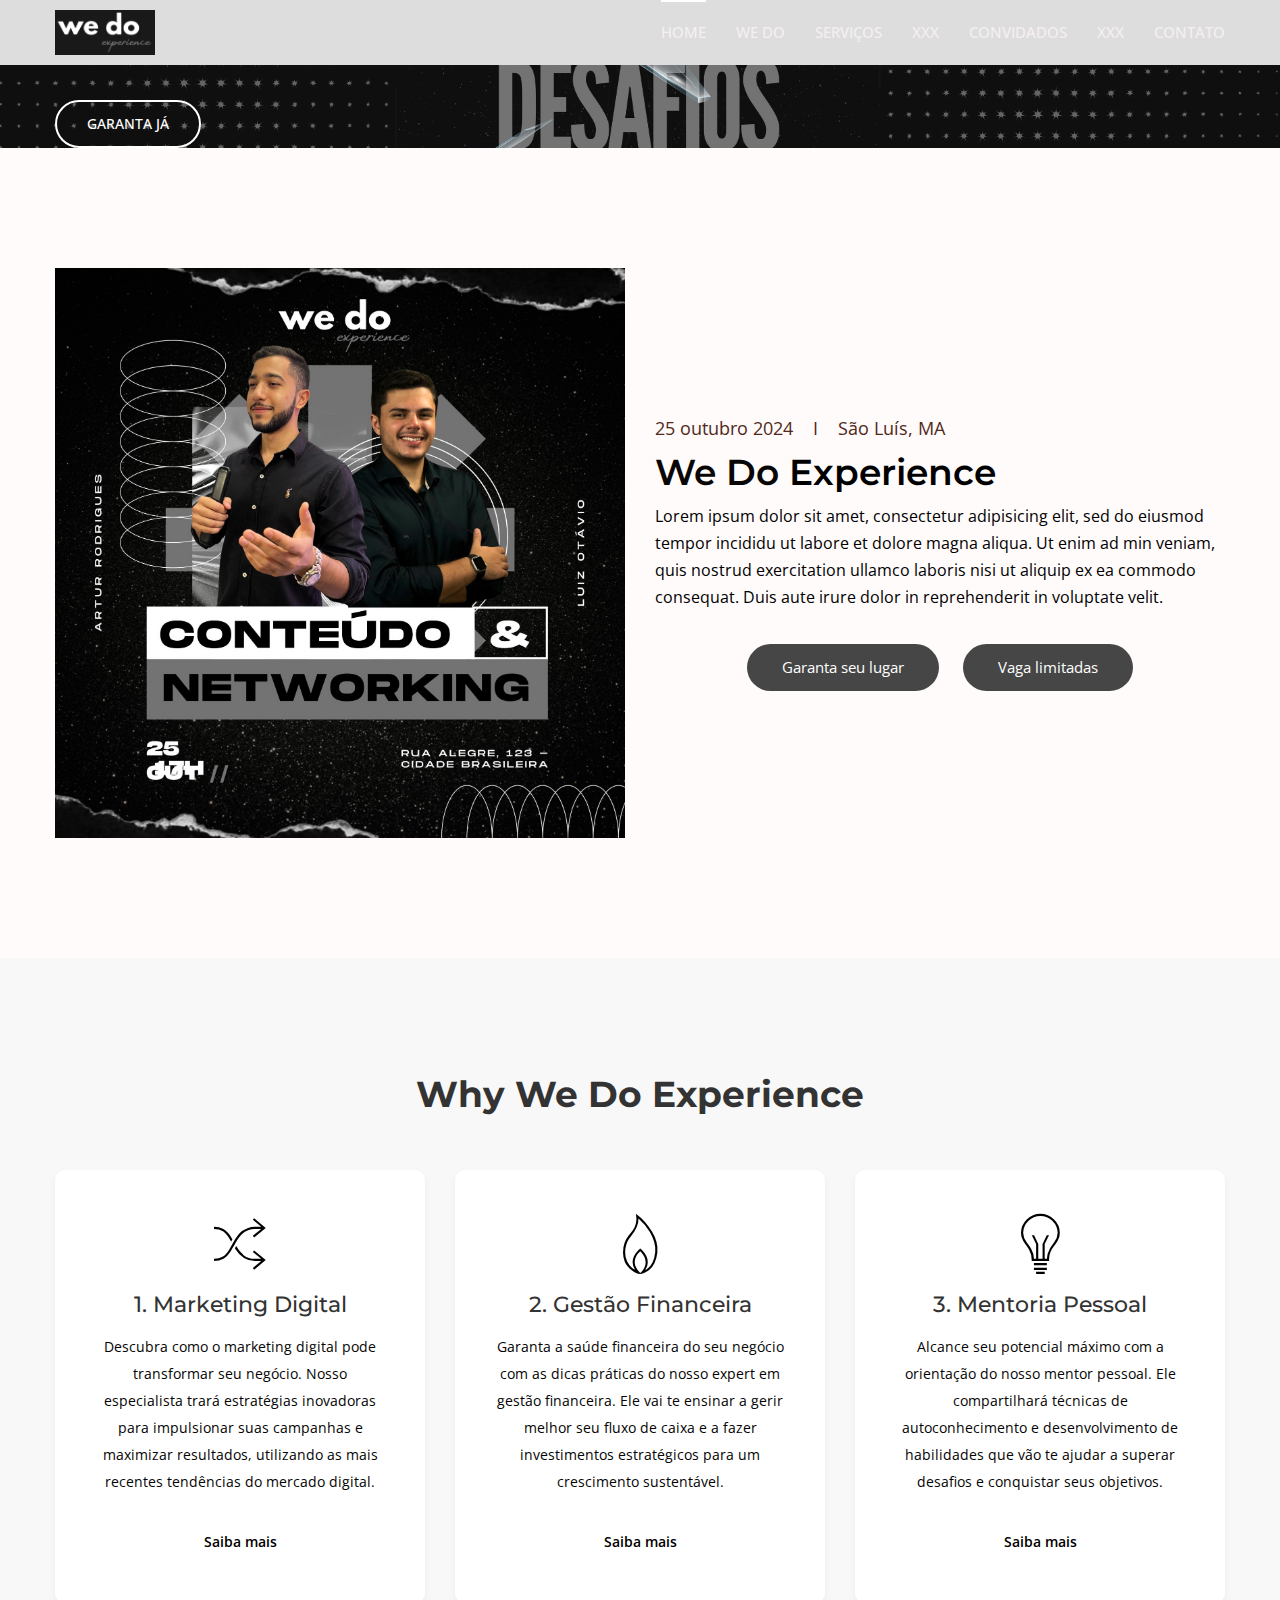
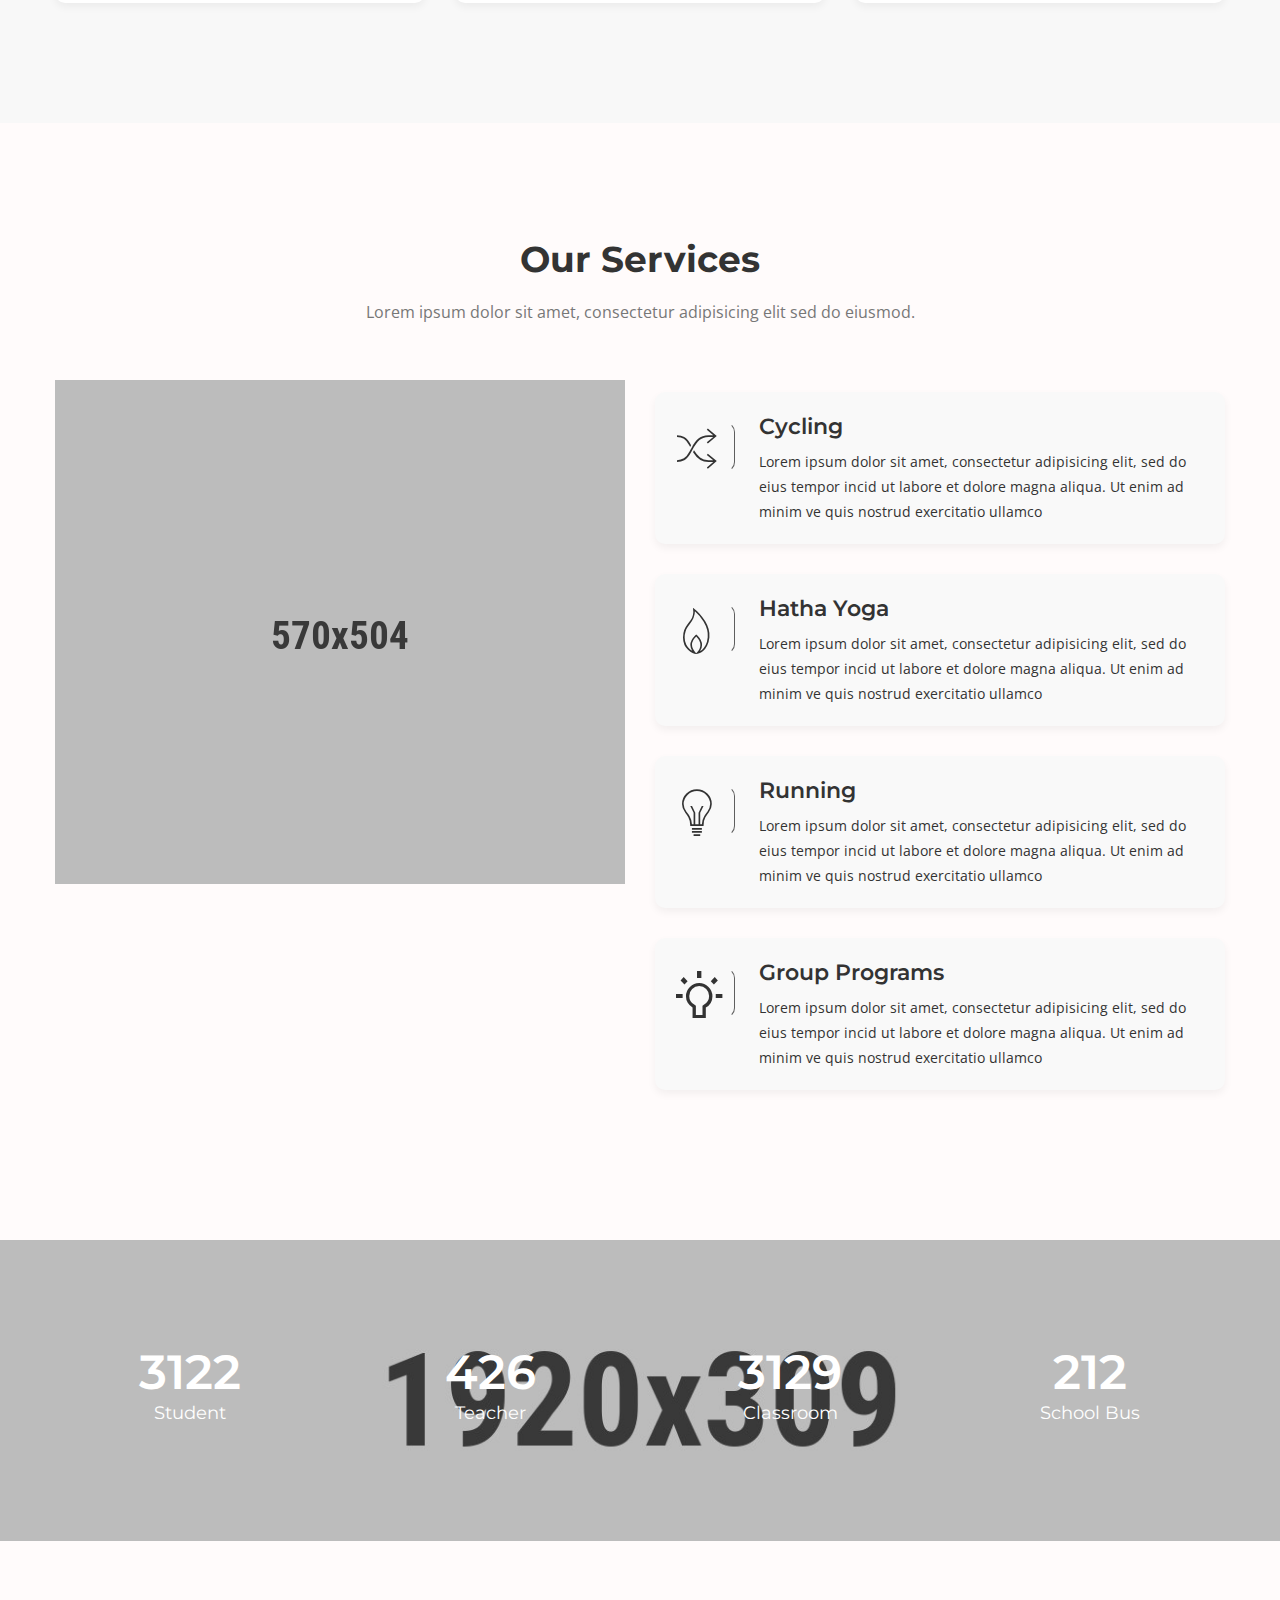
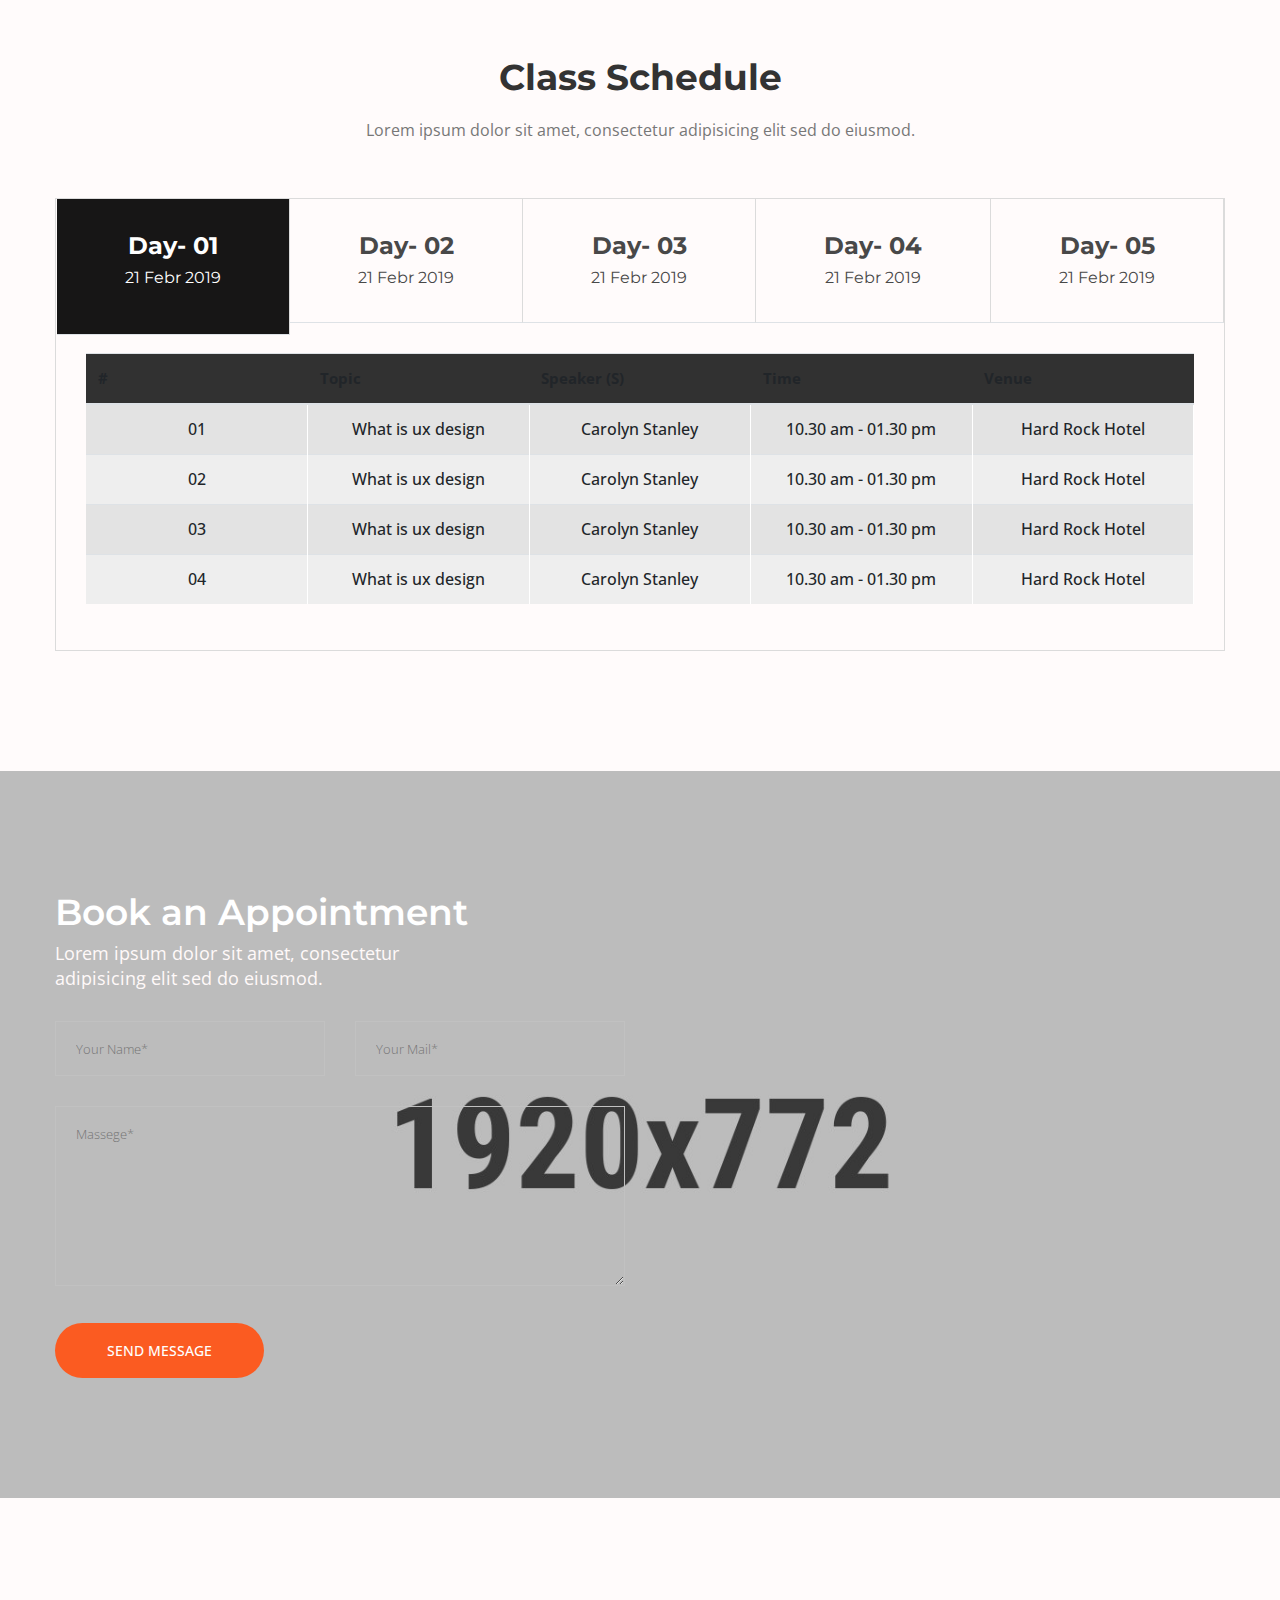
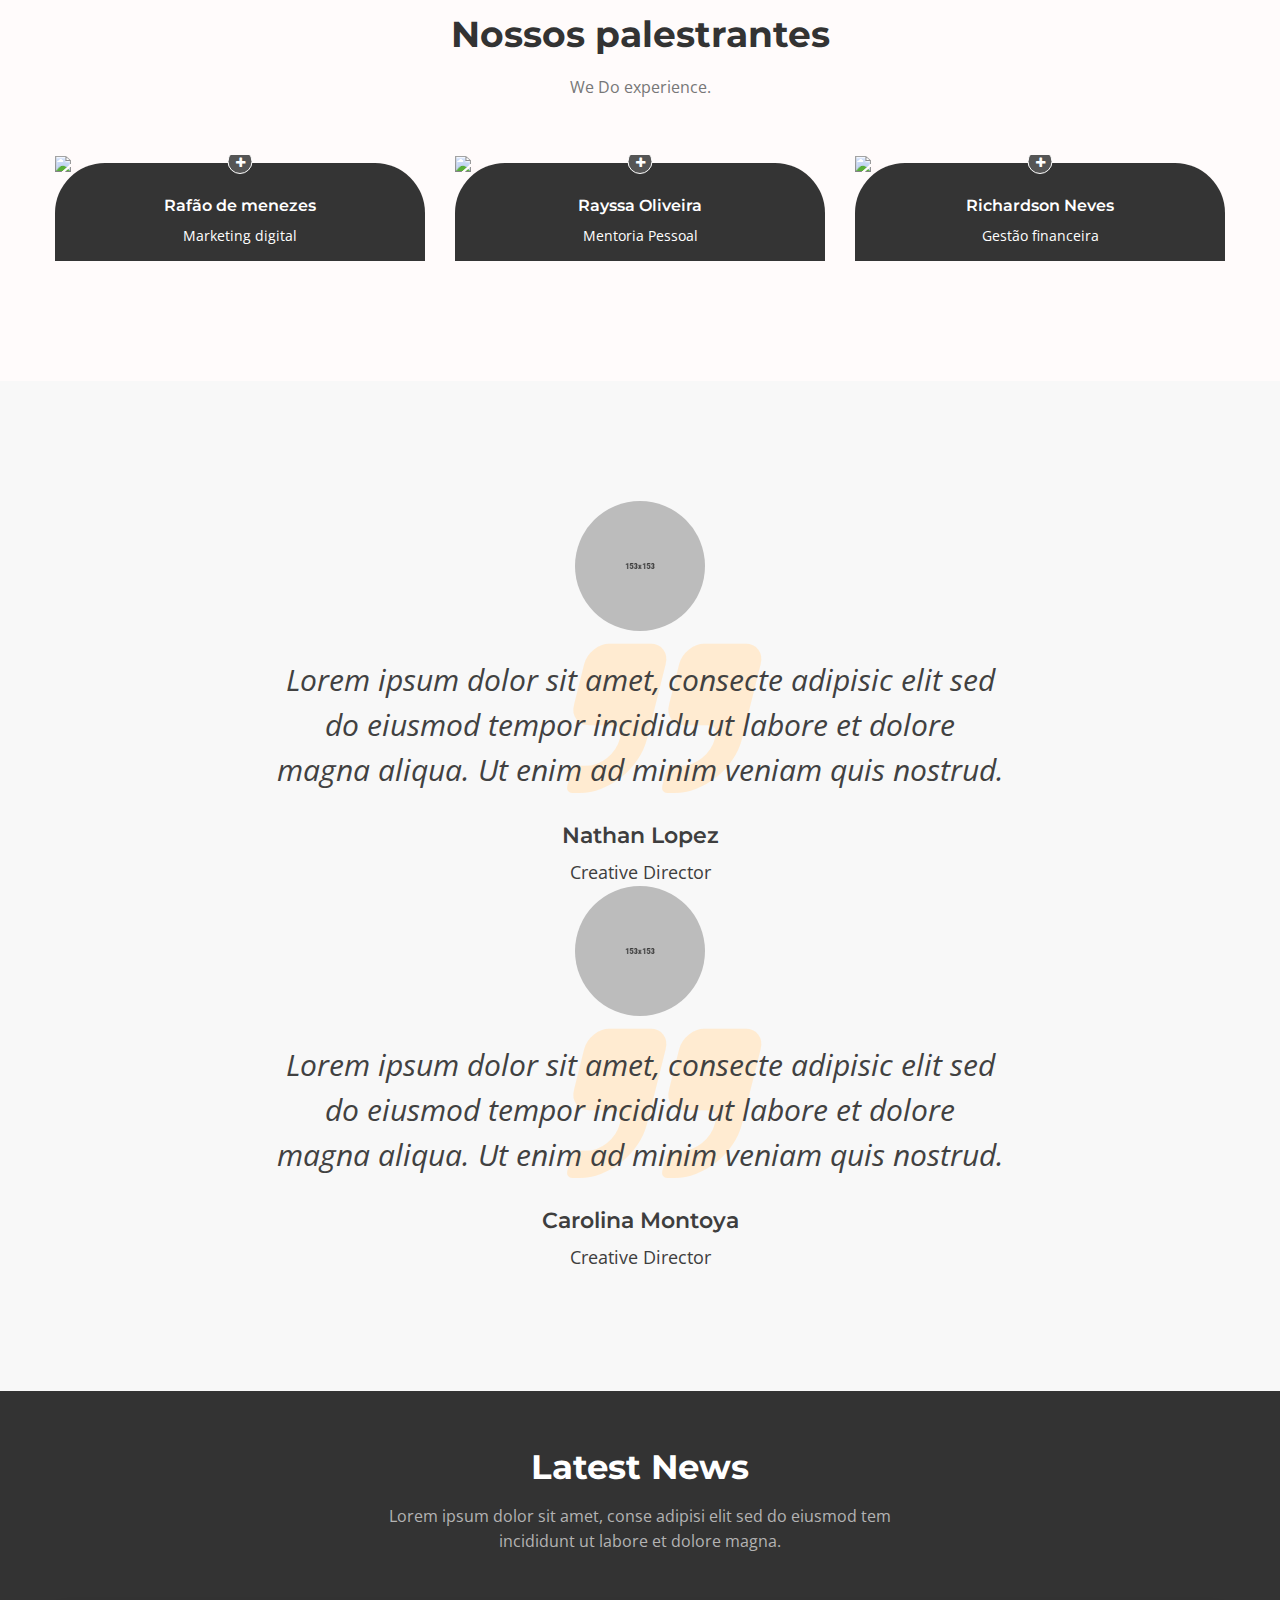
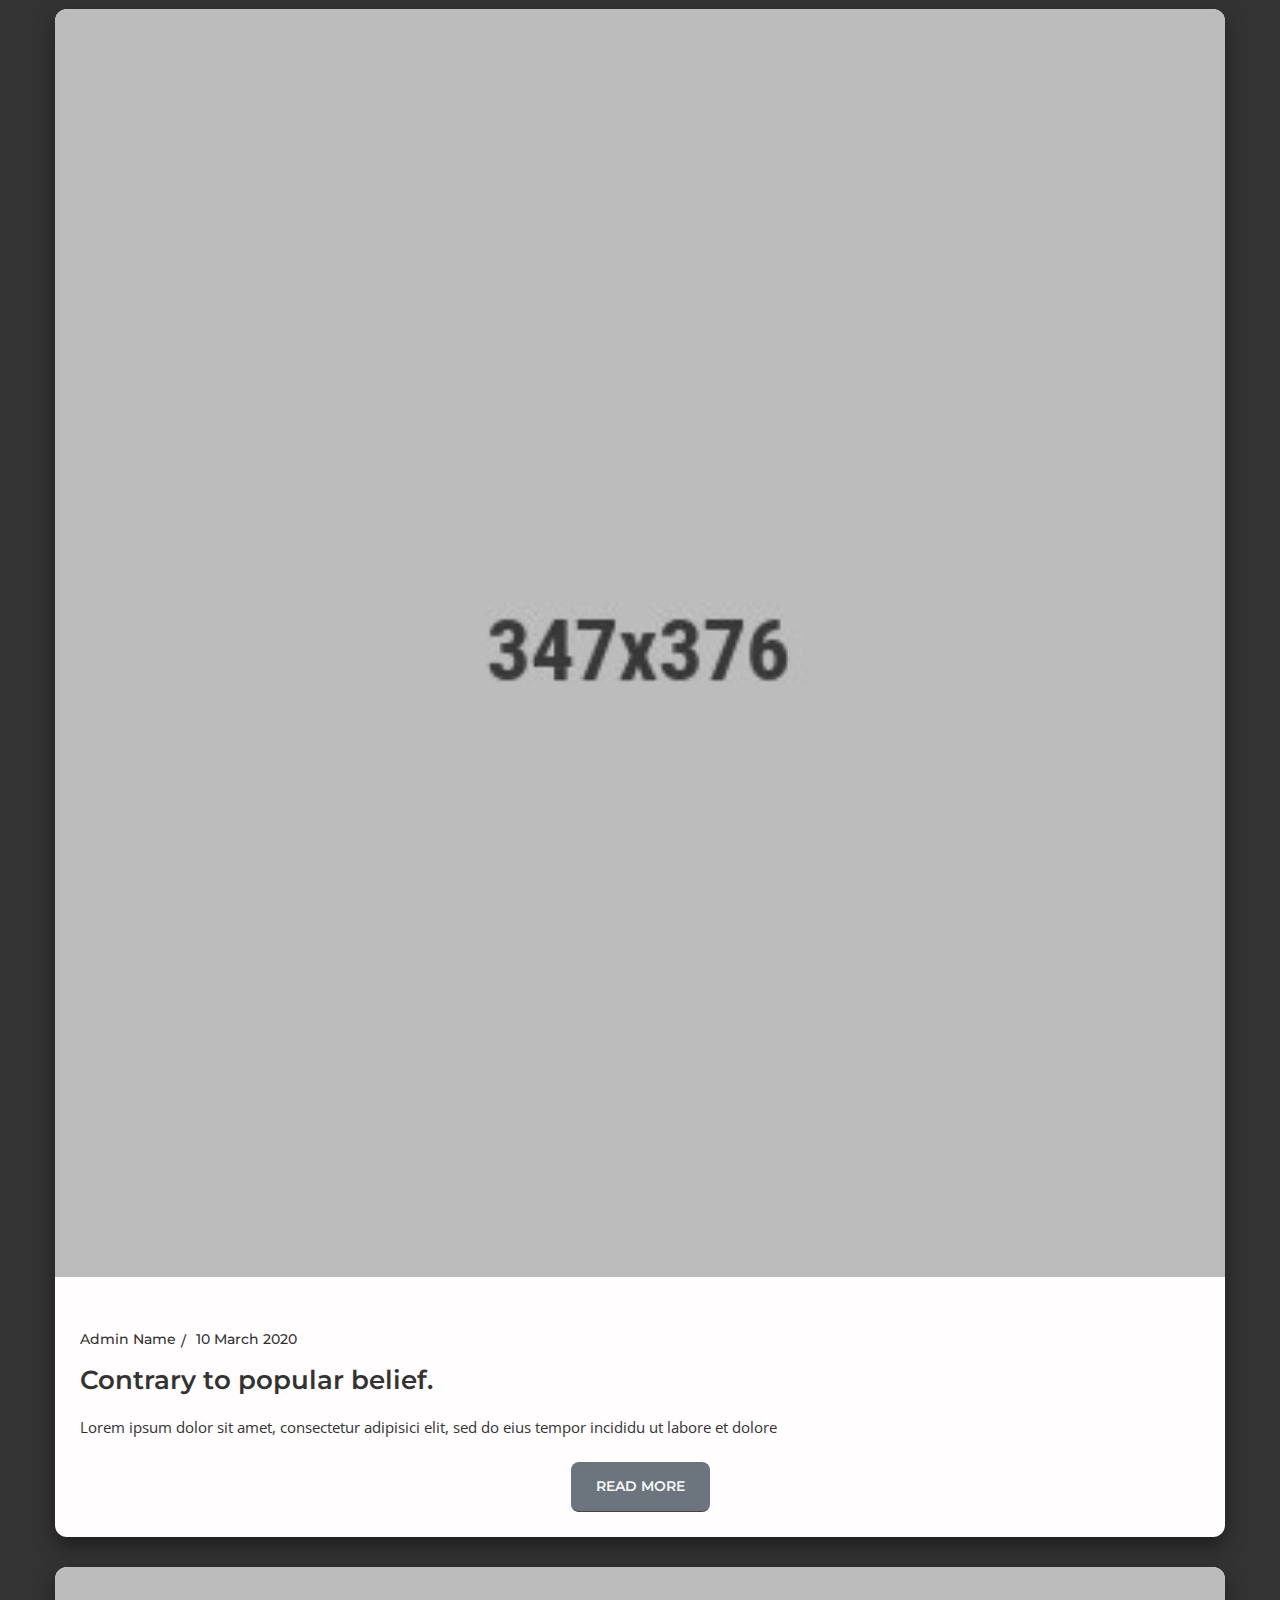
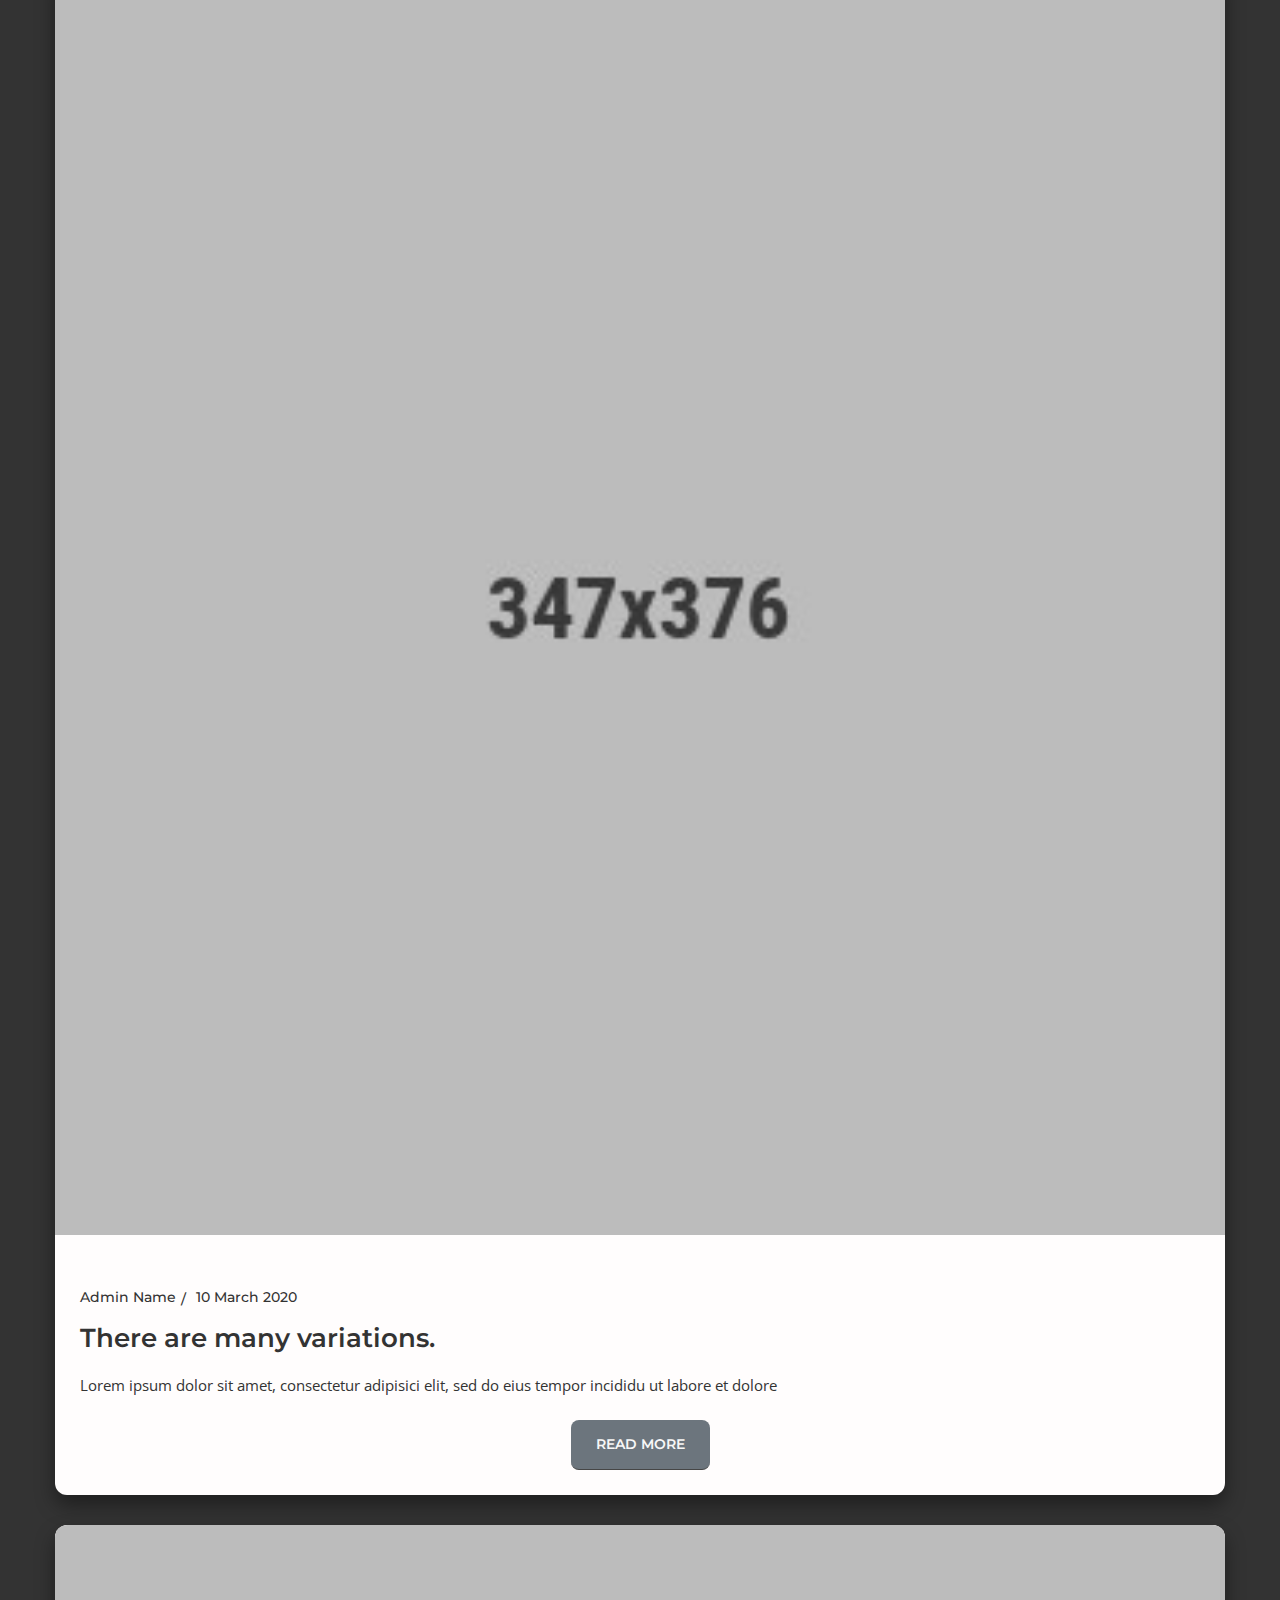
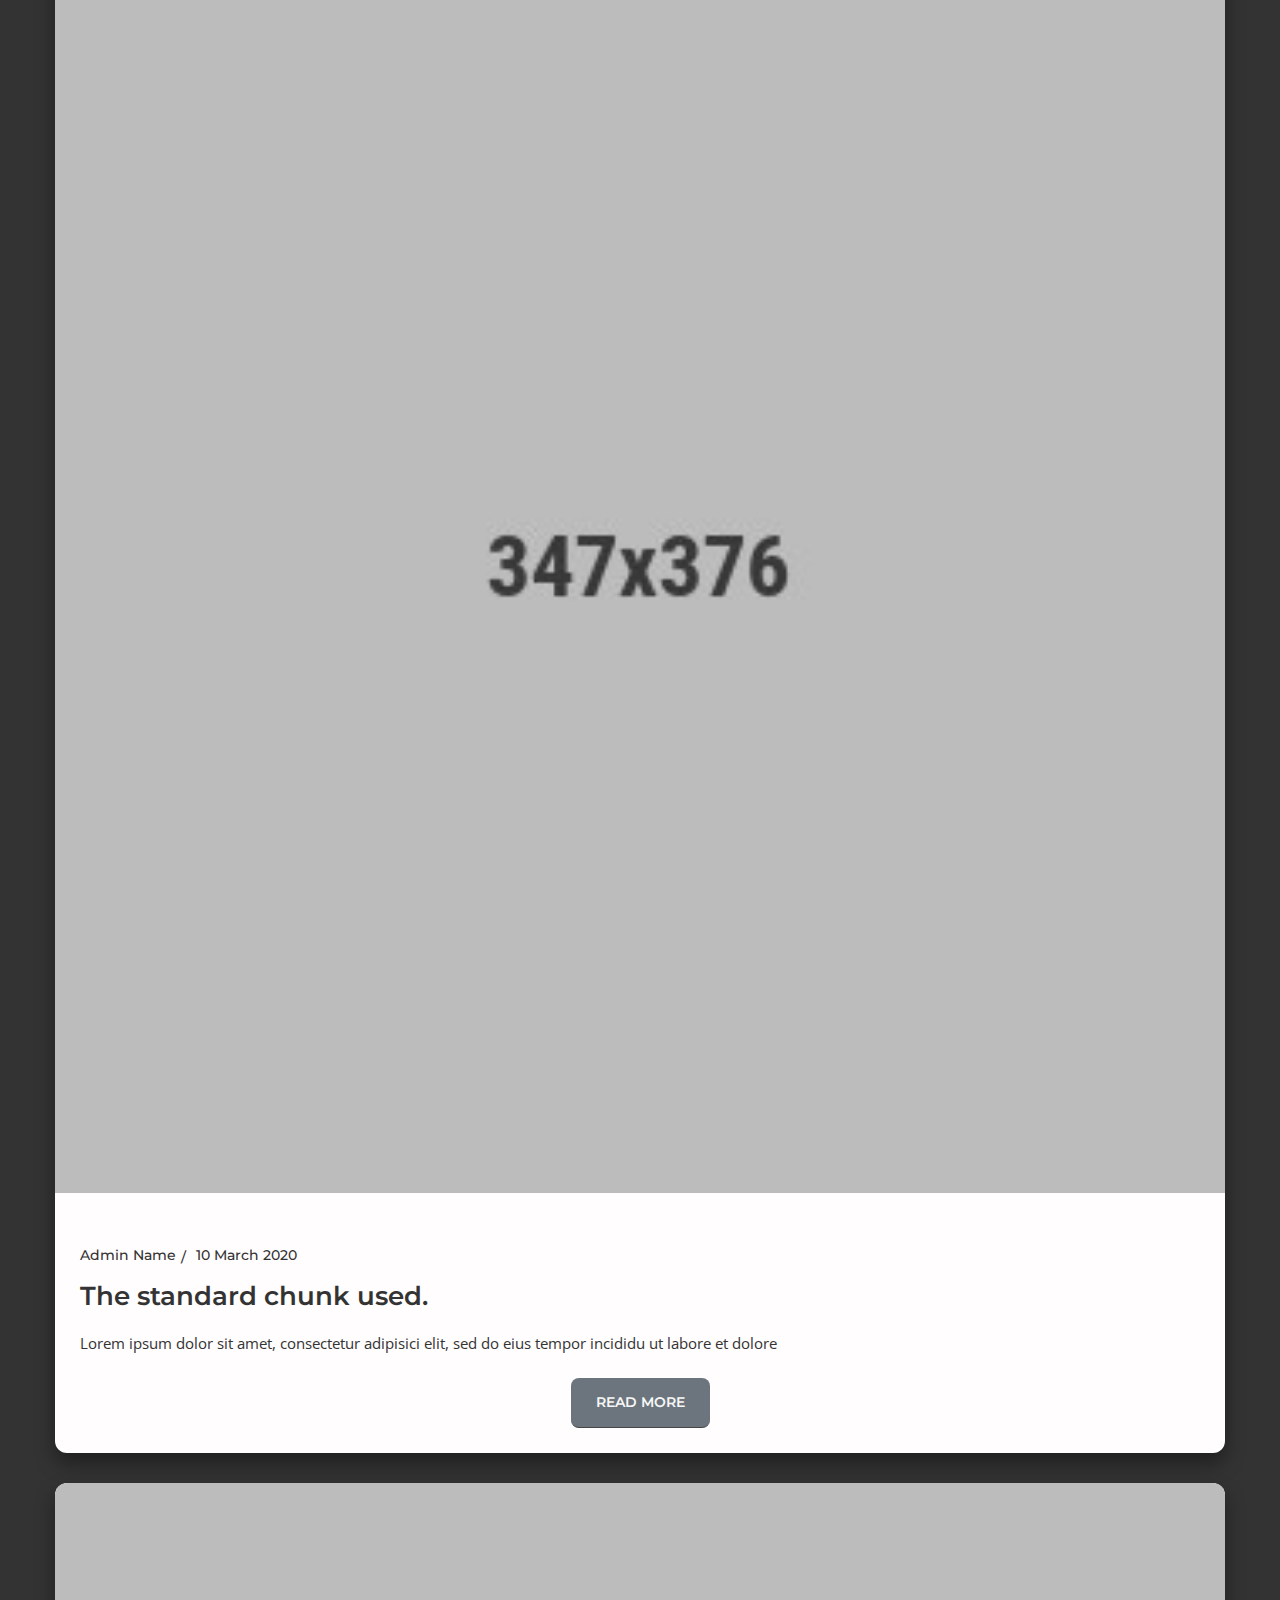
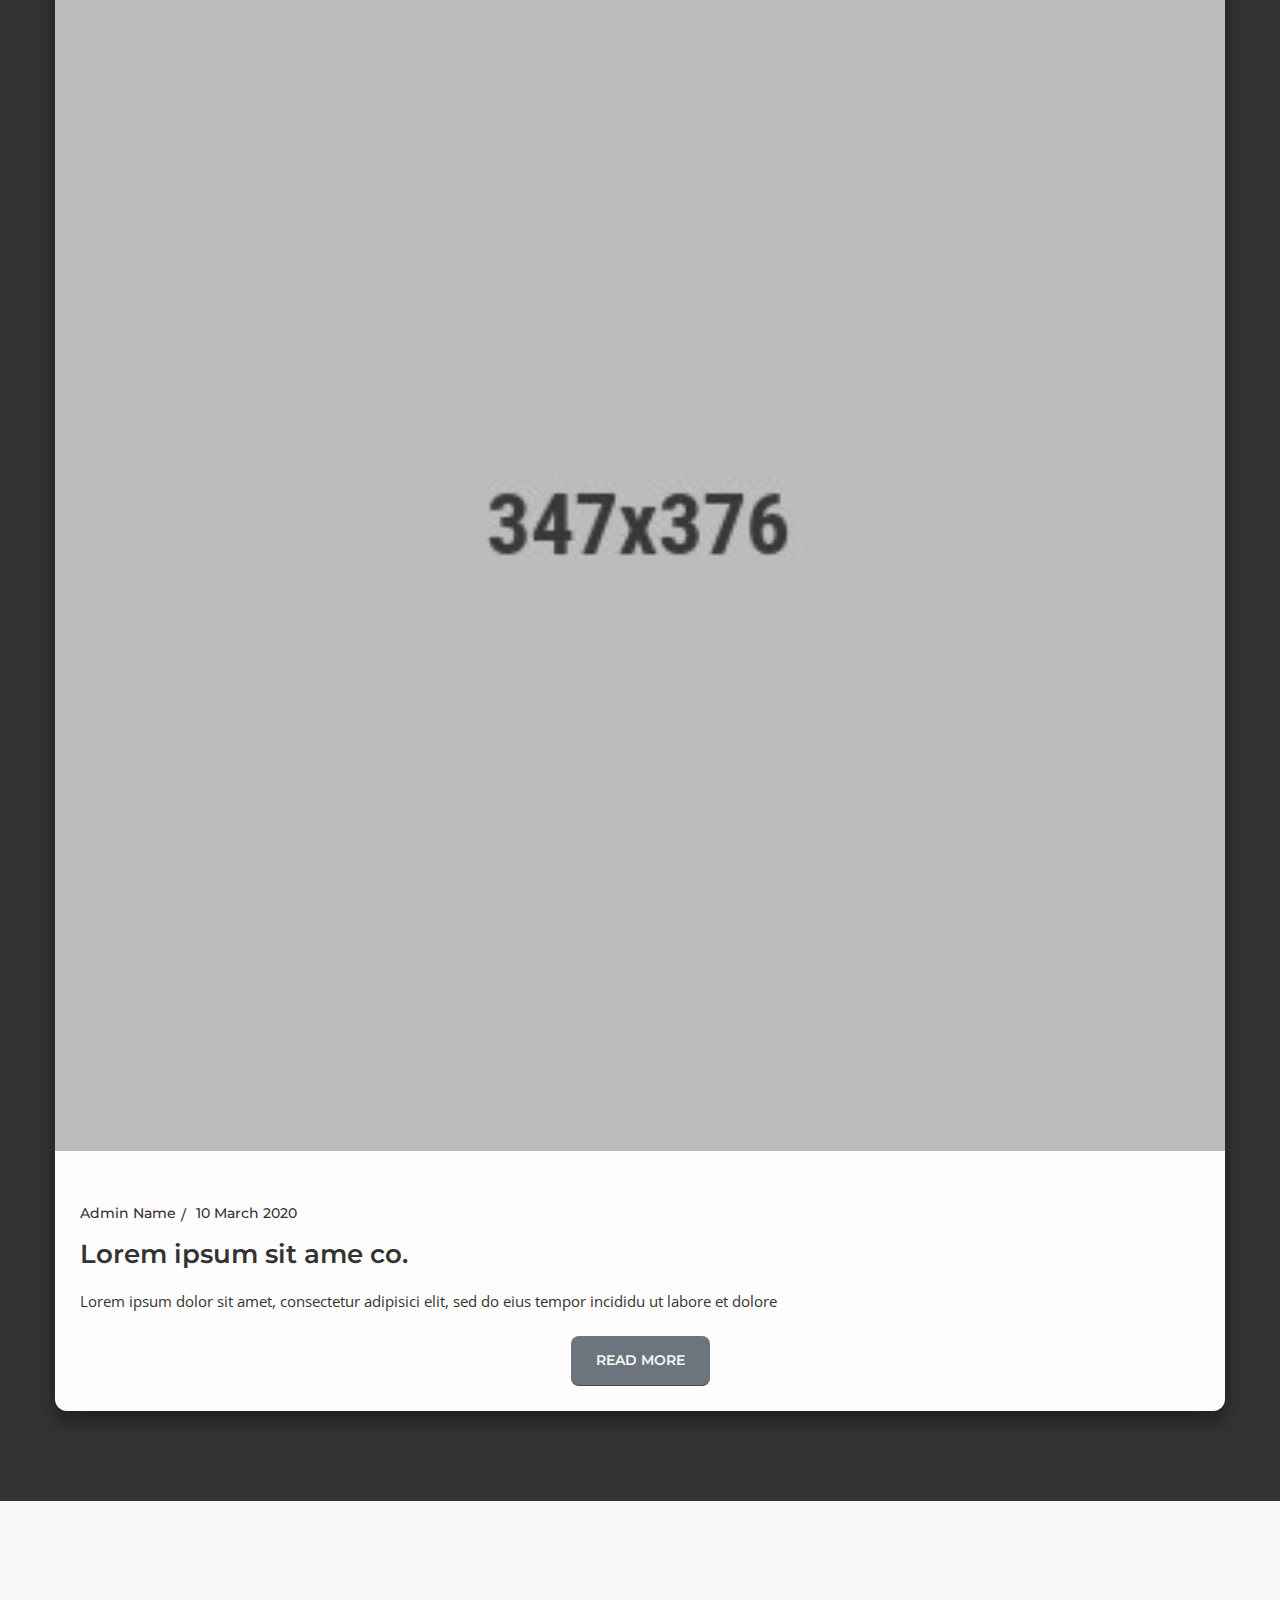
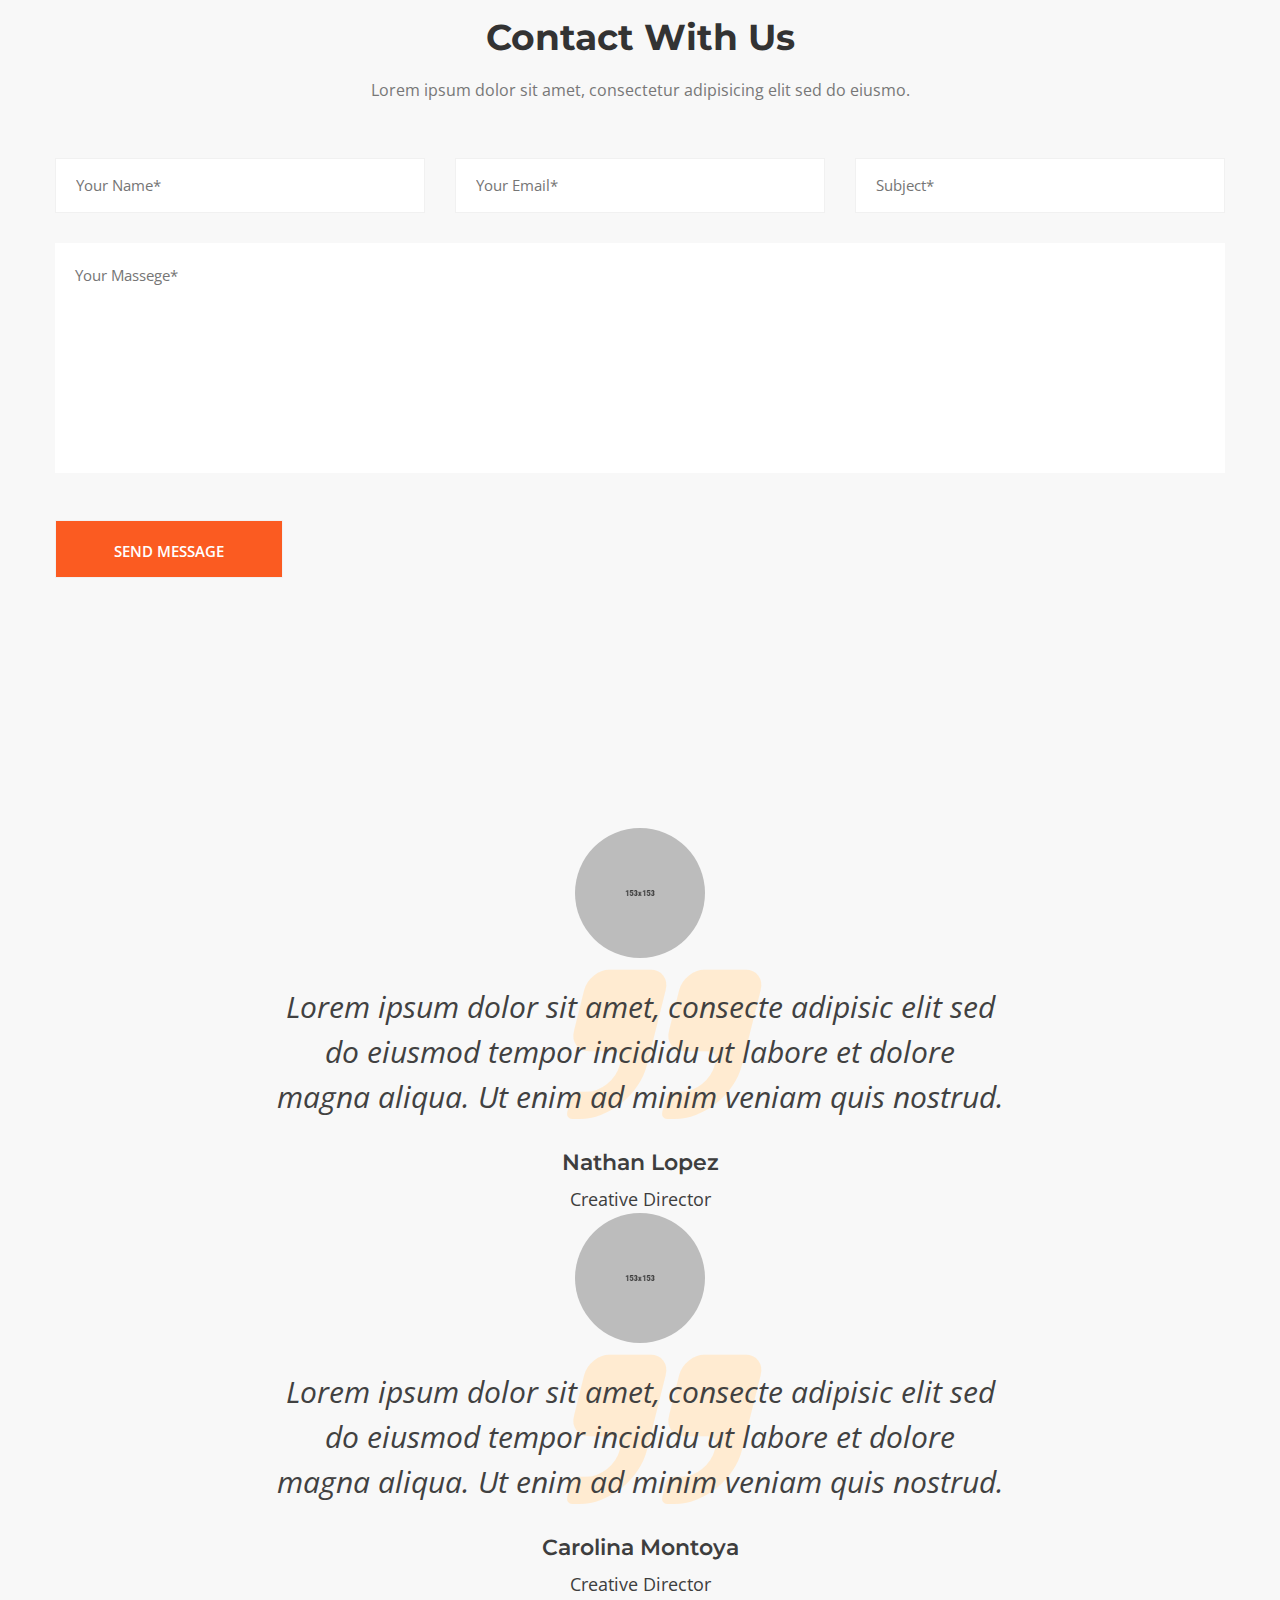
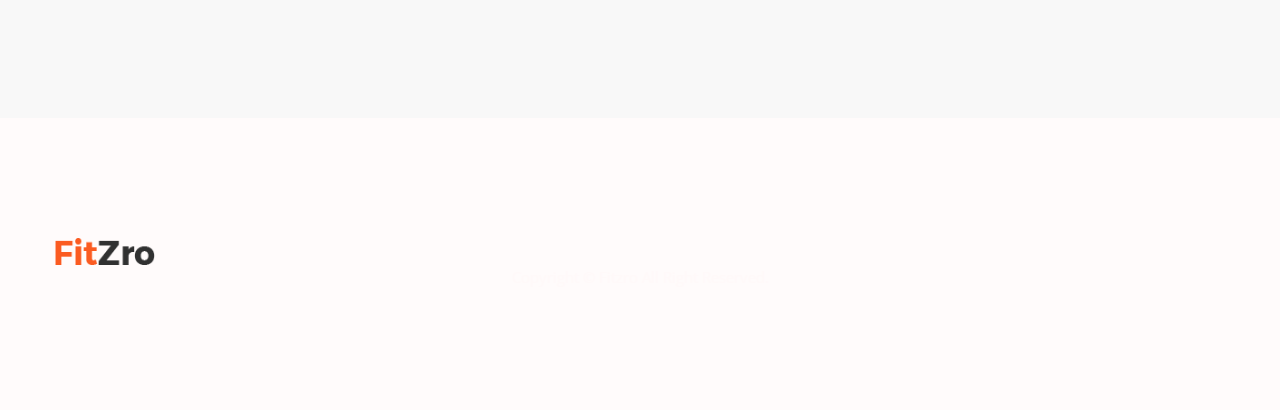
==== commit ea4605b6: "first commit" ====
--- a/extra.html
+++ b/extra.html
@@ -1010,6 +1010,43 @@
         </div>
     </div>
     <!-- End Contact Form Style -->
+
+        <!-- Start Testimonial Style -->
+    
+        <div class="section-testimonial-slider bg-gray section-ptb">
+            <div class="container">
+                <div class="row">
+                    <div class="col-lg-8 offset-lg-2">
+                        <div class="testimonial-style-7 medical-clint testimonial-slide-active poss--relative">
+    
+                            <!-- Start Single Testimonial -->
+                            <div class="testimonal">
+                                <img src="assets/images/testimoniail/01.png" alt="testimonal image">
+                                <p>Lorem ipsum dolor sit amet, consecte adipisic elit sed do eiusmod tempor incididu ut labore et dolore magna aliqua. Ut enim ad minim veniam quis nostrud.</p>
+                                <div class="clint-info">
+                                    <h4>Nathan Lopez</h4>
+                                    <span>Creative Director</span>
+                                </div>
+                            </div>
+                            <!-- End Single Testimonial -->
+    
+                            <!-- Start Single Testimonial -->
+                            <div class="testimonal">
+                                <img src="assets/images/testimoniail/02.png" alt="testimonal image">
+                                <p>Lorem ipsum dolor sit amet, consecte adipisic elit sed do eiusmod tempor incididu ut labore et dolore magna aliqua. Ut enim ad minim veniam quis nostrud.</p>
+                                <div class="clint-info">
+                                    <h4>Carolina Montoya</h4>
+                                    <span>Creative Director</span>
+                                </div>
+                            </div>
+                            <!-- End Single Testimonial -->
+    
+                        </div>
+                    </div>
+                </div>
+            </div>
+        </div>
+        <!-- End Testimonial Style -->
     
     
     
--- a/assets/css/style.css
+++ b/assets/css/style.css
@@ -53,10 +53,10 @@
   background-color: #191919;
 }
 .header{
-  background-color: #191919;
+  background-color: #dedddd;
 }
 h1, h2, h3, h4, h5, h6 {
-  color: #1d2736;
+  color: #ffffff;
   font-family: "Montserrat", sans-serif;
   font-weight: 400;
   margin-top: 0;
@@ -167,12 +167,16 @@
   position: absolute;
   top: 0;
   width: 100%;
-  background: #191919;
+  background: #a5a5a5;
   z-index: 999;
   position: fixed;
-  -webkit-box-shadow: 0 0 10px rgba(0, 0, 0, 0.3);
   box-shadow: 0 0 10px rgba(0, 0, 0, 0.3);
-}
+  transition: top 0.4s ease-in-out, box-shadow 0.4s ease-in-out, background-color 0.4s ease-in-out;
+}
+
+
+
+
 
 .boxed-layout .is-sticky {
   max-width: 1400px !important;
@@ -201,9 +205,7 @@
   }
 }
 
-.is-sticky .header-top {
-  display: none;
-}
+
 
 .is-sticky .cuscol {
   padding: 19px 0;
@@ -832,7 +834,8 @@
   right: 20px;
   bottom: 60px;
   text-align: center;
-  overflow: hidden;
+  transition: 0.3s;
+  
   border-radius: 50px;
   z-index: 9811 !important;
 }
@@ -1050,6 +1053,152 @@
   overflow: visible;
 }
 
+/* Container para centralizar o card */
+#certificate-container {
+  width: 100%;
+  height: 100vh; /* Altura total da viewport */
+  display: flex;
+  justify-content: center;
+  align-items: center;
+}
+
+/* Estilo do card */
+#certificate-card {
+  width: 90%;
+  max-width: 400px;
+  background-color: #fff;
+  border-radius: 12px;
+  box-shadow: 0 4px 8px rgba(0, 0, 0, 0.1);
+  overflow: hidden;
+  text-align: center;
+  padding: 20px;
+}
+
+/* Cabeçalho do certificado */
+#certificate-header {
+  background-color: #6b0a02;
+  color: #fff;
+  padding: 10px 0;
+  border-radius: 12px 12px 0 0;
+}
+
+#certificate-header h2 {
+  font-size: 1.5rem;
+}
+
+/* Conteúdo do certificado */
+#certificate-content {
+  padding: 20px;
+}
+
+#certificate-image img {
+  width: 100%;
+  height: auto;
+  border-radius: 8px;
+  margin-bottom: 15px;
+}
+
+/* Texto do certificado */
+#certificate-text p {
+  font-size: 1rem;
+  color: #333;
+  margin-bottom: 20px;
+  line-height: 1.6;
+}
+
+/* Botão de download */
+#certificate-button {
+  text-align: center;
+}
+
+#download-btn {
+  text-decoration: none;
+  background-color: #3a3a3a;
+  color: white;
+  padding: 10px 20px;
+  border-radius: 6px;
+  font-weight: bold;
+  transition: background-color 0.3s ease;
+}
+
+#download-btn:hover {
+  background-color: #357ab8;
+}
+
+/* Responsividade */
+@media (min-width: 600px) {
+  #certificate-card {
+      max-width: 500px;
+  }
+}
+
+
+#carousel-container {
+  position: relative;
+  max-width: 60%; /* Altere conforme necessário */
+  margin: 40px auto; /* Centraliza horizontalmente */
+  overflow: hidden;
+  display: flex;
+  justify-content: center; /* Centraliza o carrossel */
+}
+
+#carousel {
+  display: flex;
+  transition: transform 0.5s ease-in-out;
+  width: 200%; /* Define a largura total do carrossel */
+}
+
+.carousel-item {
+  min-width: 70%; /* Cada item ocupa 100% do contêiner */
+}
+
+.carousel-item img {
+  width: 100%;
+  height: auto;
+  border-radius: 8px;
+}
+
+#prev-btn,
+#next-btn {
+  position: absolute;
+  top: 50%;
+  transform: translateY(-50%);
+  background-color: #7b1213;
+  color: white;
+  border: none;
+  padding: 10px;
+  cursor: pointer;
+  border-radius: 50%;
+  font-size: 18px;
+}
+
+#prev-btn {
+  left: 10px;
+}
+
+#next-btn {
+  right: 10px;
+}
+
+/* Estilização para dispositivos móveis */
+@media (max-width: 600px) {
+  #prev-btn,
+  #next-btn {
+      padding: 8px;
+      font-size: 16px;
+  }
+}
+
+
+
+/* Estilização para dispositivos móveis */
+@media (max-width: 600px) {
+  #prev-btn,
+  #next-btn {
+      padding: 8px;
+      font-size: 16px;
+  }
+}
 /*--
     - Product Full Width
 ------------------------------------------*/
@@ -1716,21 +1865,17 @@
   padding: 20px 0;
 }
 
-@media only screen and (max-width: 767px) {
-  .header-transparant {
-    position: inherit;
-    background: #333;
-    padding: 0px 0;
-  }
-}
+
 @media only screen and (max-width: 767px), only screen and (min-width: 768px) and (max-width: 991px) {
   .logo {
     
     margin: 15px 0;
+    margin-left: 55%;
+    
   }
 }
 .logo{
-  width:120px;
+  width:100px;
 }
 
 /*--
@@ -2035,6 +2180,74 @@
   animation-delay: 3s;
 }
 
+
+
+
+
+
+
+
+
+/* Estilos para o vídeo da seção de serviços */
+.service-video {
+  width: 100%; /* Ocupa toda a largura disponível */
+  height: auto; /* Mantém a proporção do vídeo */
+  border-radius: 10px; /* Bordas arredondadas para harmonizar com o design */
+  box-shadow: 0 4px 8px rgba(0, 0, 0, 0.1); /* Sombra suave para destacar o vídeo */
+  margin-bottom: 20px; /* Espaço abaixo do vídeo */
+  background-color: #000; /* Fundo preto enquanto o vídeo carrega */
+}
+
+/* Estilos adicionais para alinhar com o design */
+.section-title h2 {
+  font-size: 36px;
+  color: #333;
+  margin-bottom: 20px;
+}
+
+.section-title p {
+  font-size: 16px;
+  color: #777;
+}
+
+.service {
+  margin-bottom: 30px;
+  padding: 20px;
+  border-radius: 10px;
+  background-color: #f9f9f9;
+  box-shadow: 0 4px 8px rgba(0, 0, 0, 0.05);
+}
+
+.service .icons {
+  font-size: 40px;
+  color: #ff5722;
+  margin-bottom: 15px;
+}
+
+.service .content h4 {
+  font-size: 22px;
+  color: #333;
+  margin-bottom: 10px;
+}
+
+.service .content p {
+  font-size: 14px;
+  color: #666;
+  line-height: 1.6;
+}
+.section-service .thumb .service-video {
+  width: 100% !important;
+  height: auto !important;
+  border-radius: 10px;
+  box-shadow: 0 4px 8px rgba(0, 0, 0, 0.1);
+  margin-bottom: 20px;
+  background-color: #000;
+}
+
+
+
+
+
 /*--
     04. Service Css
 -------------------------------------*/
@@ -2339,6 +2552,7 @@
   max-width: 400px;
 }
 
+
 .form-style-1 form input, .form-style-1 form textarea {
   background: transparent;
   height: 55px;
@@ -2532,7 +2746,7 @@
   width: 100%;
 }
 .form-style-7 form textarea:focus {
-  border: 1px solid #fb5b21;
+  border: 1px solid #040404;
 }
 
 input, textarea {
@@ -2602,6 +2816,28 @@
   .event-form .event-tab-content a {
     flex-basis: 50%;
   }
+
+
+
+
+
+
+
+  
+
+
+
+
+
+
+
+
+
+
+
+
+
+  
 }
 .event-form .event-tab-content a span {
   display: block;
@@ -2620,22 +2856,144 @@
   font-weight: 700;
 }
 .event-form .event-tab-content a.active {
+  display: block;
+  width: max-content; /* Ajuste a largura ao conteúdo */
+  margin: 0 auto;
+  margin-bottom: 18px;
   background: #1e1d1d;
 }
+
 .event-form .event-tab-content a.active span {
   color: #ffffff;
 }
 .event-form .event-tab-content a.active span.day {
   color: #ffffff;
 }
-
-.ht-event-table-style table thead th {
-  background: #c77ba6 !important;
+.day-01 {
+  text-align: center;
   color: #fff;
-  font-size: 18px;
-  border-right: 1px solid #dbdbdb;
-  text-align: center;
-}
+}
+
+
+/* Estilos específicos para a seção de post carousel */
+.section-post-carousel {
+  padding: 60px 0;
+  background-color: #333; /* Cor de fundo cinza escuro */
+}
+
+.section-post-carousel .section-title h2 {
+  font-size: 34px;
+  color: #fff; /* Título em branco */
+  margin-bottom: 15px;
+  font-weight: 700;
+}
+
+.section-post-carousel .section-title p {
+  font-size: 16px;
+  color: #b3b3b3; /* Texto do parágrafo em cinza claro */
+  margin-bottom: 30px;
+}
+
+.section-post-carousel .post-carousel {
+  background: #fffdfd; /* Fundo do card em cinza escuro */
+  box-shadow: 0 10px 20px rgba(0, 0, 0, 0.4); /* Sombra mais pronunciada e escura */
+  border-radius: 12px; /* Bordas levemente arredondadas */
+  overflow: hidden;
+  transition: transform 0.3s ease, box-shadow 0.3s ease;
+  margin-bottom: 30px;
+}
+
+.section-post-carousel .post-carousel:hover {
+  transform: translateY(-8px);
+  box-shadow: 0 15px 25px rgba(0, 0, 0, 0.6); /* Sombra mais intensa ao hover */
+}
+
+.section-post-carousel .post-carousel .thumb img {
+  border-radius: 12px 12px 0 0;
+  transition: transform 0.3s ease;
+}
+
+.section-post-carousel .post-carousel:hover .thumb img {
+  transform: scale(1.05); /* Leve zoom na imagem ao hover */
+}
+
+.section-post-carousel .ptc-content {
+  padding: 25px;
+}
+
+.section-post-carousel .ptc-content .meta {
+  list-style: none;
+  padding: 0;
+  margin: 0 0 15px 0; /* Maior espaçamento abaixo da meta */
+  display: flex;
+  justify-content: space-between;
+  font-size: 14px;
+  color: #b3b3b3; /* Texto em cinza claro */
+}
+
+.section-post-carousel .ptc-content .meta li {
+  display: flex;
+  align-items: center;
+}
+
+.section-post-carousel .ptc-content h2 a {
+  font-size: 26px;
+  color: #fff; /* Título do post em branco */
+  text-decoration: none;
+  font-weight: 600;
+  transition: color 0.3s ease;
+}
+
+.section-post-carousel .ptc-content h2 a:hover {
+  color: #e6e1e1; /* Cor vermelha ao hover */
+}
+
+.section-post-carousel .ptc-content p {
+  font-size: 16px;
+  color: #b3b3b3;
+  margin-bottom: 20px;
+}
+
+/* Estilos para o botão "Saiba Mais" */
+.section-post-carousel .post-btn {
+  text-align: center; /* Centraliza o botão */
+  margin-top: 20px; /* Espaçamento acima do botão */
+}
+
+.section-post-carousel .post-btn .readmore-btn {
+  background: #6c757d; /* Cor neutra (cinza claro) que combina com preto e cinza */
+  color: #fff; /* Texto em branco */
+  padding: 12px 25px;
+  border-radius: 8px; /* Bordas mais arredondadas */
+  text-transform: uppercase;
+  font-size: 14px;
+  font-weight: 600;
+  transition: background 0.3s ease, transform 0.3s ease;
+  display: inline-block; /* Garante que o botão se comporte como um bloco inline */
+  text-decoration: none; /* Remove o sublinhado do link */
+}
+
+.section-post-carousel .post-btn .readmore-btn:hover {
+  background: #495057; /* Cor cinza escuro para hover */
+  transform: translateY(-3px); /* Leve elevação ao hover */
+}
+
+
+@media (max-width: 768px) {
+  .section-post-carousel .section-title h2 {
+      font-size: 28px; /* Ajuste do tamanho do título em telas menores */
+  }
+
+  .section-post-carousel .ptc-content h2 a {
+      font-size: 22px; /* Ajuste do tamanho do título do post */
+  }
+
+  .section-post-carousel .post-btn .readmore-btn {
+      padding: 10px 20px;
+      font-size: 13px;
+  }
+}
+
 .ht-event-table-style table tbody tr th {
   border-right: 1px solid #dbdbdb;
 }
@@ -2802,6 +3160,150 @@
   border: 1px solid #fb5b21;
 }
 
+
+
+
+
+/* styles.css */
+
+#h1-venda{
+  color: #fff;
+}
+.card-wrapper {
+  display: flex;
+  justify-content: center;
+  align-items: center;
+  height: 100vh;
+}
+
+.card {
+  background-color: #1f1f1f;
+  color: #e0e0e0;
+  border-radius: 10px;
+  width: 350px;
+  box-shadow: 0 4px 8px rgba(0, 0, 0, 0.2);
+  overflow: hidden;
+}
+
+.card-header {
+  background-color: #333;
+  padding: 20px;
+  text-align: center;
+}
+
+.card-header h1 {
+  margin: 0;
+  font-size: 24px;
+}
+
+.card-header p {
+  margin: 5px 0;
+  font-size: 14px;
+}
+
+.card-body {
+  padding: 20px;
+}
+
+.card-body h2 {
+  margin-top: 0;
+  font-size: 20px;
+}
+
+.card-body p {
+  margin-bottom: 15px;
+  font-size: 16px;
+}
+
+.tickets {
+  margin-top: 20px;
+}
+
+.buy-button {
+  background-color: #e0e0e0;
+  color: #1f1f1f;
+  text-decoration: none;
+  padding: 10px 20px;
+  border-radius: 5px;
+  font-size: 16px;
+  font-weight: bold;
+  transition: background-color 0.3s ease, color 0.3s ease, transform 0.3s ease, box-shadow 0.3s ease;
+  
+  transition: background-color 0.8s cubic-bezier(0.25, 0.8, 0.25, 1), 
+                color 0.8s cubic-bezier(0.25, 0.8, 0.25, 1), 
+                transform 0.8s cubic-bezier(0.25, 0.8, 0.25, 1), 
+                box-shadow 0.8s cubic-bezier(0.25, 0.8, 0.25, 1);
+    display: inline-block;
+}
+
+.wel-btn {
+  text-align: center;
+  margin-top: 20px;
+}
+
+.styled-button {
+  background-color: #444;
+  color: #ffffff;
+  padding: 12px 30px;
+  font-size: 16px;
+  font-weight: bold;
+  border-radius: 5px;
+  text-decoration: none;
+  display: inline-block;
+  transition: background-color 0.6s ease, transform 0.6s ease, box-shadow 0.6s ease;
+}
+
+.styled-button:hover {
+  background-color: #333;
+  transform: translateY(-3px);
+  box-shadow: 0 8px 20px rgba(0, 0, 0, 0.4);
+  color: #ffdd57; /* Para adicionar um destaque de cor ao texto no hover */
+}
+
+.buy-button:hover {
+  background-color: #333;
+  color: #000000;
+  padding: 19px;
+  box-shadow: 0 8px 15px rgba(0, 0, 0, 0.3);
+}
+
+.tickets p {
+  font-weight: bold;
+}
+
+.tickets ul {
+  list-style: none;
+  padding: 0;
+  margin: 0;
+}
+
+.tickets li {
+  margin-bottom: 5px;
+}
+
+.card-footer {
+  background-color: #333;
+  text-align: center;
+  padding: 15px;
+}
+
+.buy-button {
+  background-color: #e0e0e0;
+  color: #1f1f1f;
+  text-decoration: none;
+  padding: 10px 20px;
+  border-radius: 5px;
+  font-size: 16px;
+  font-weight: bold;
+  transition: background-color 0.3s;
+}
+
+.buy-button:hover {
+  background-color: #cccccc;
+}
+
+
+
 /*--
     08. Blog Css
 ---------------------------*/
@@ -2897,11 +3399,11 @@
   font-size: 14px;
   transition: 0.4s ease-in-out;
   font-family: "Montserrat", sans-serif;
-  color: #333333;
+  color: #f7f7f7;
 }
 .post-carousel-5 .ptc-content .content .post-btn a.readmore-btn:hover {
-  border-bottom: 1px solid #fb5b21;
-  color: #fb5b21;
+  border-bottom: 1px solid #f8f8f8;
+  color: #fffefd;
 }
 .post-carousel-5.cleaning-post .ptc-content .content h2 a:hover {
   color: #fb5b21;
@@ -3128,14 +3630,8 @@
     12. Footer Css
 ----------------------*/
 /* CopyiRight Style */
-.copyright {
-  background: #f1f1f1;
-  padding: 30px 0;
-}
-.copyright .content p {
-  color: #333;
-  font-size: 14px;
-  margin: 10px 0;
-}
+/* CSS específico para o rodapé */
+
+
 
 /*# sourceMappingURL=style.css.map */
